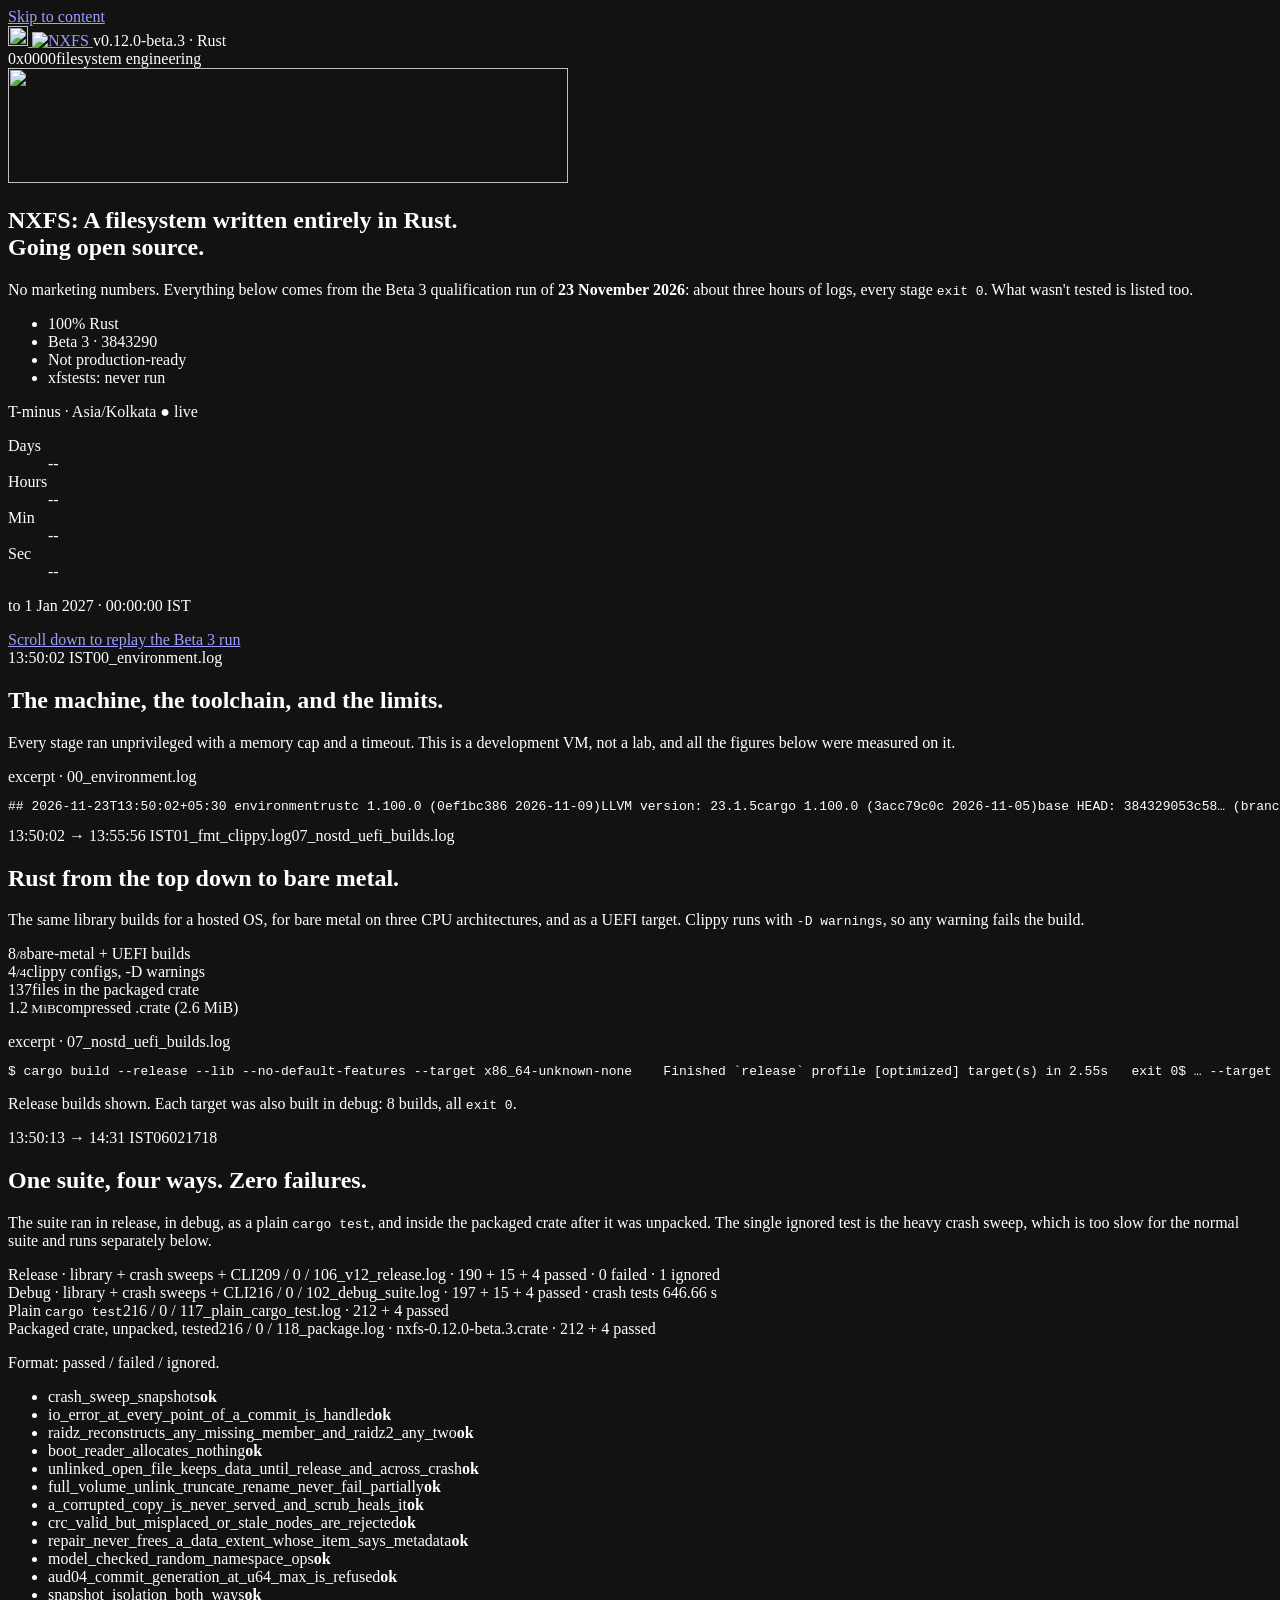
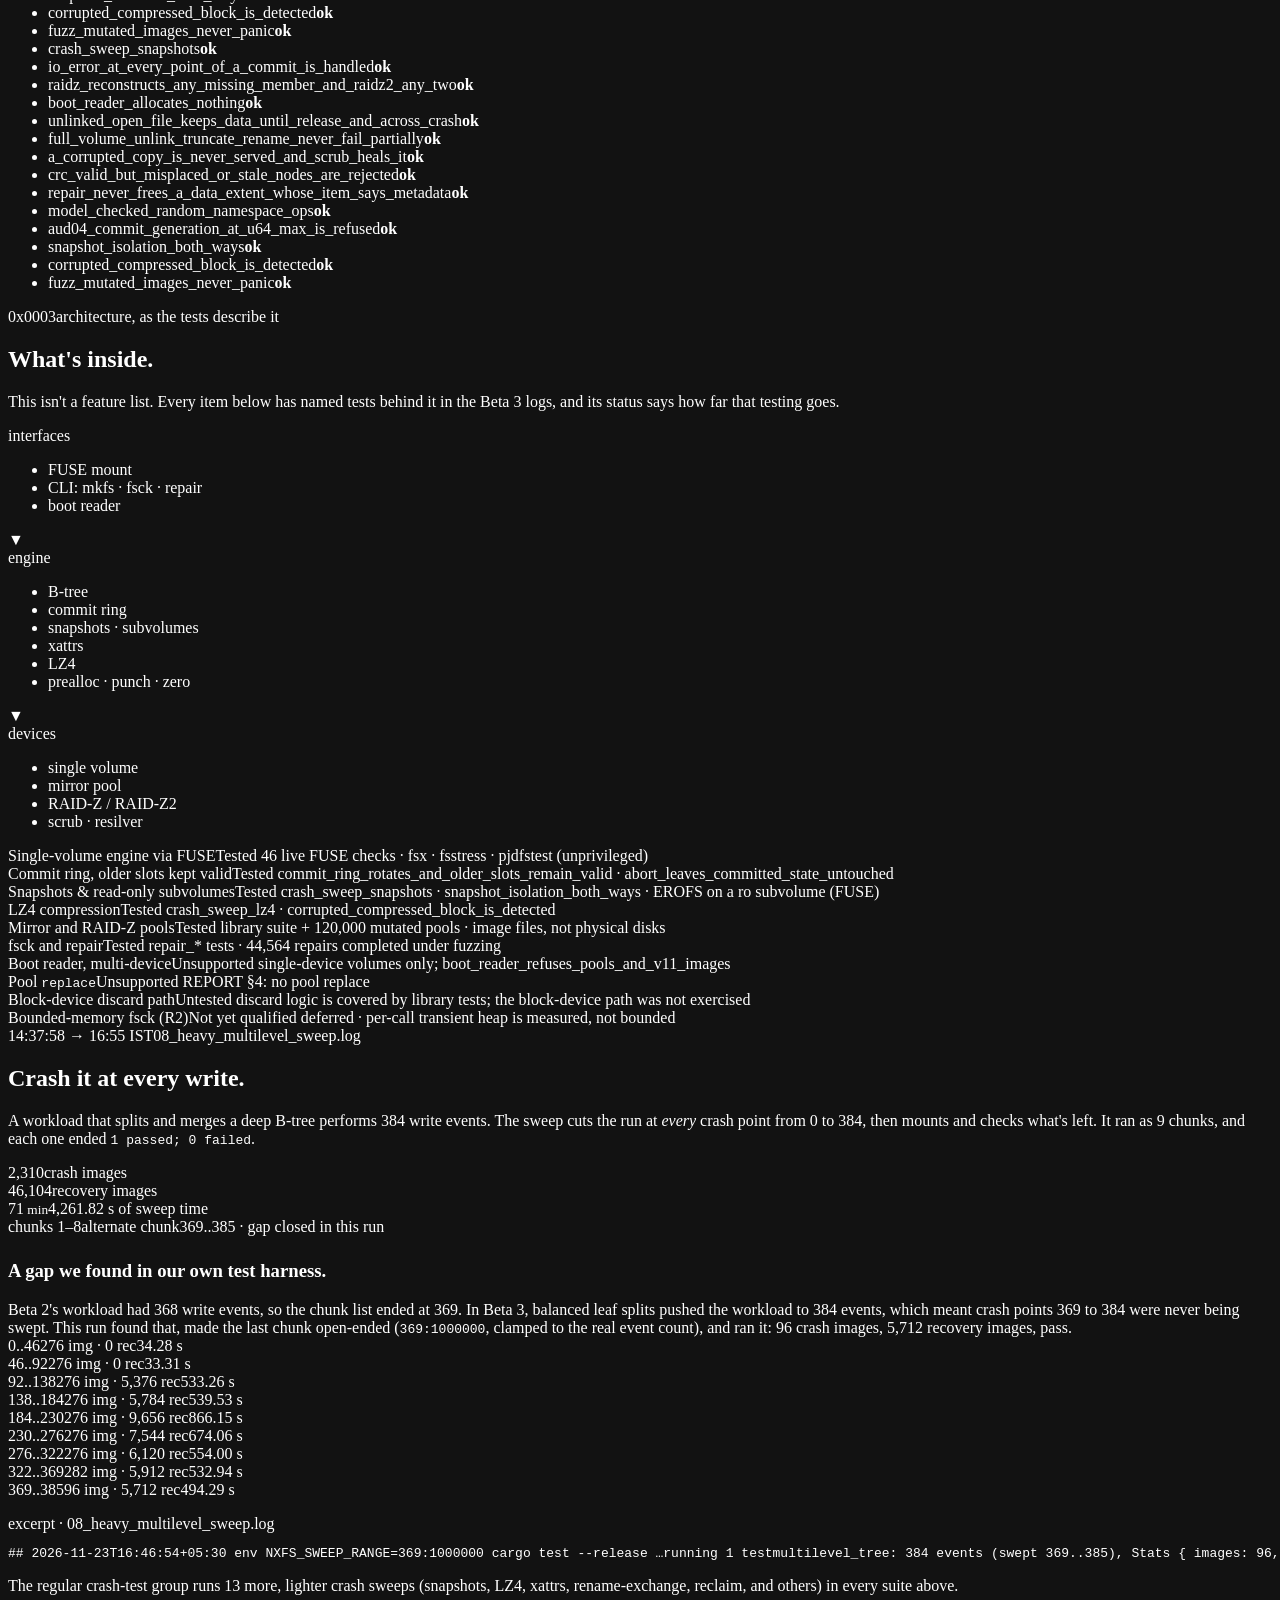
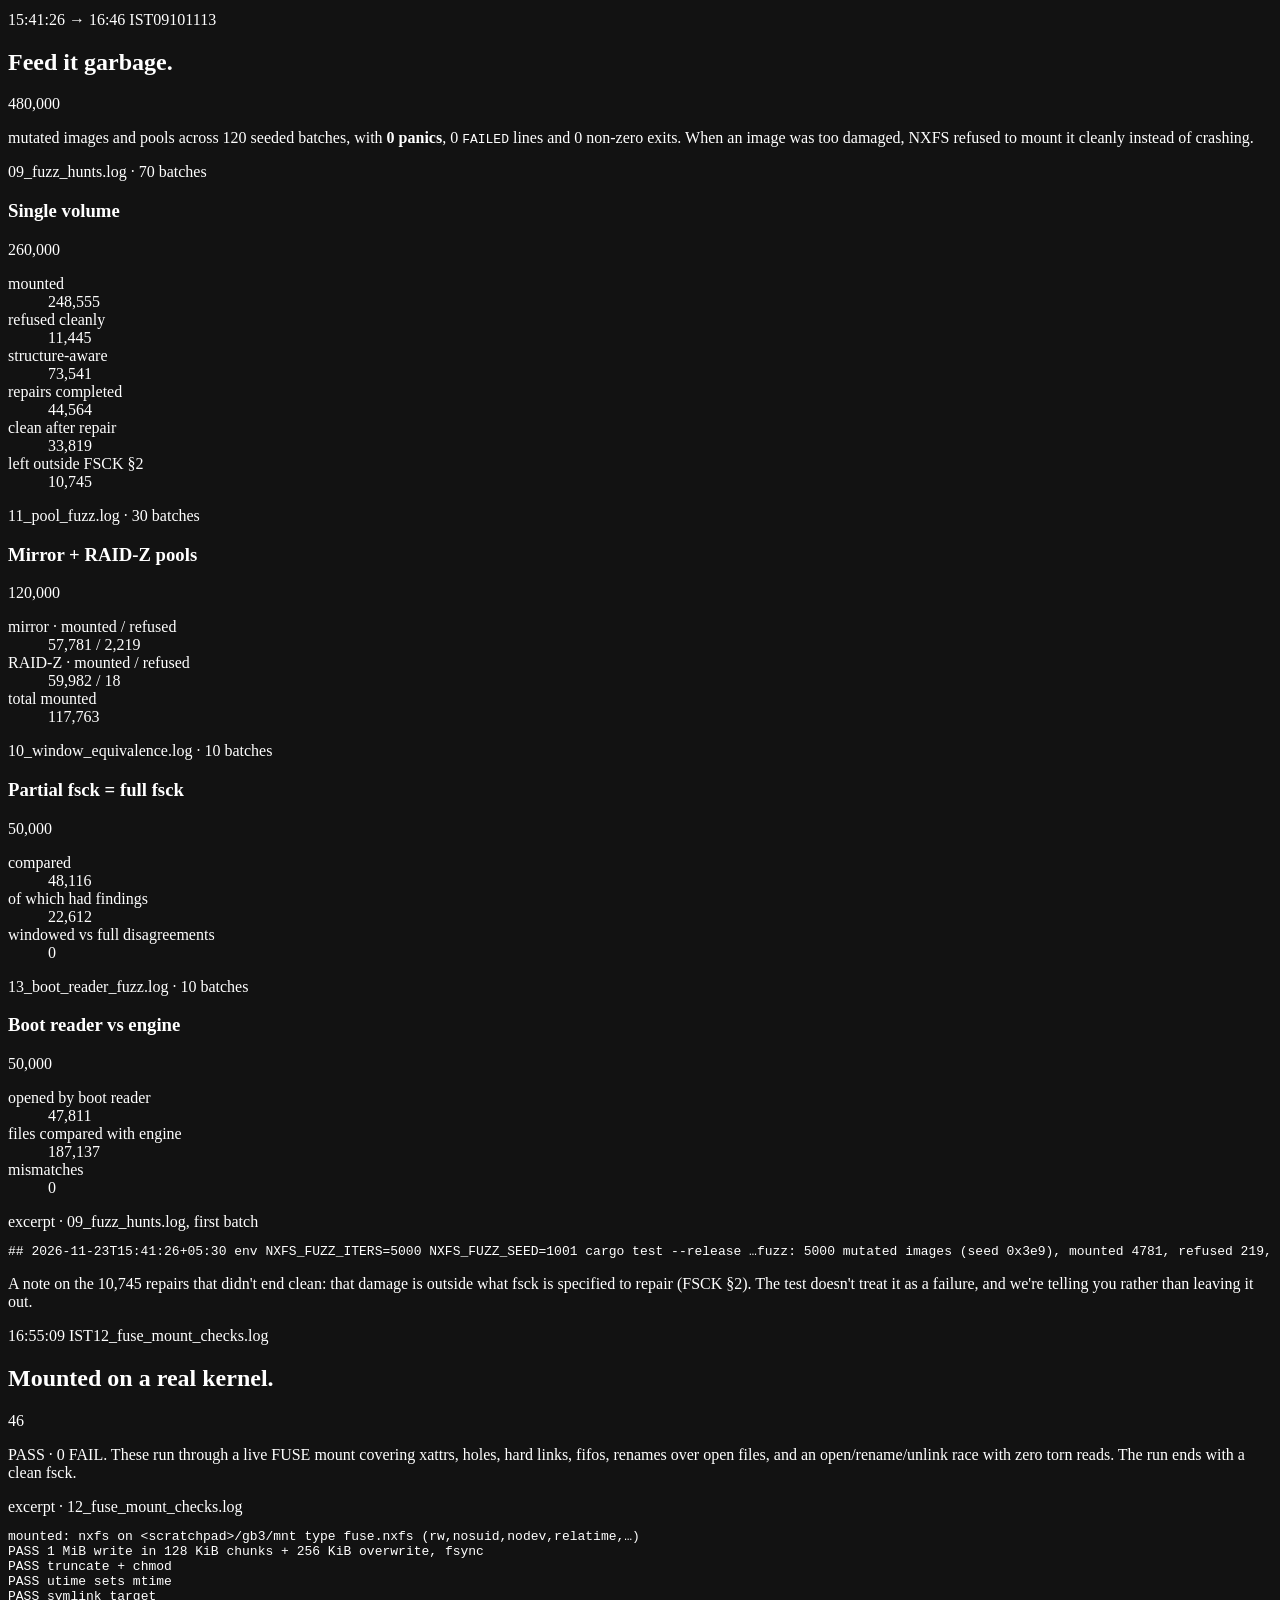
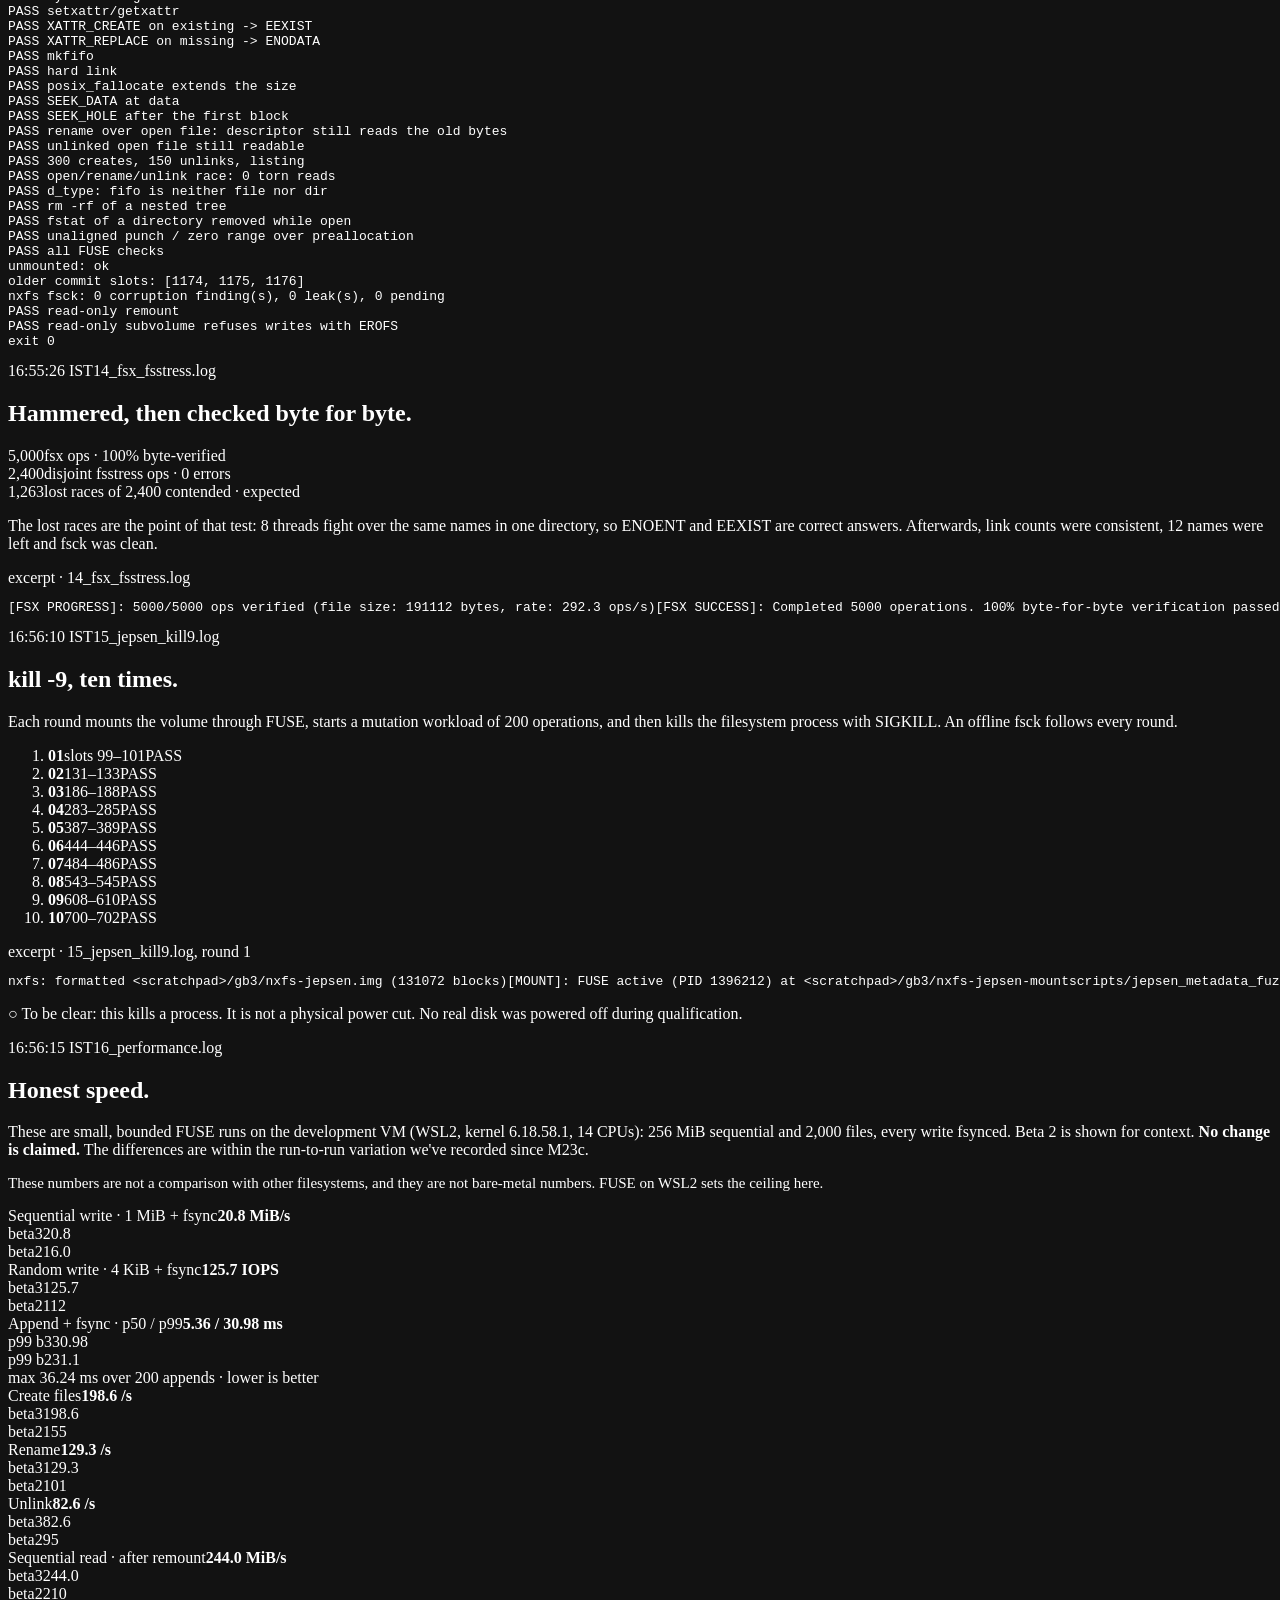
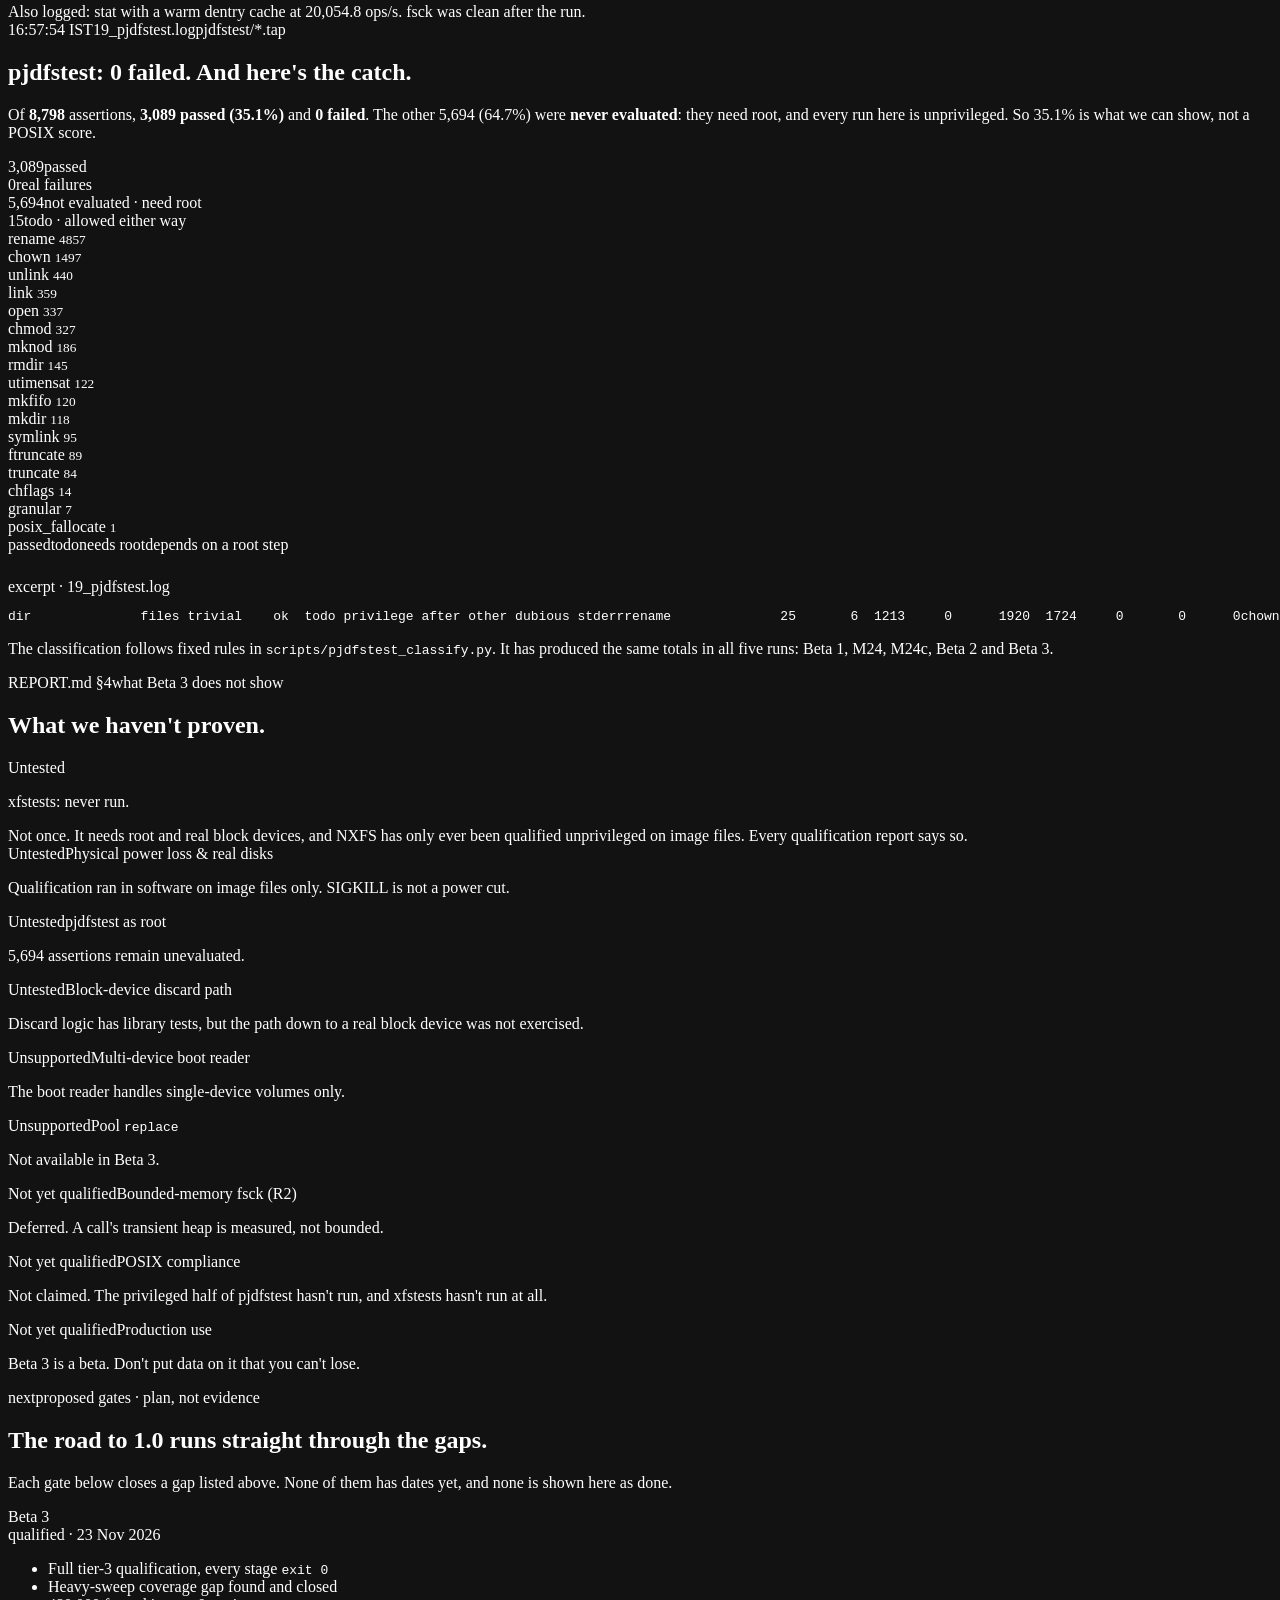
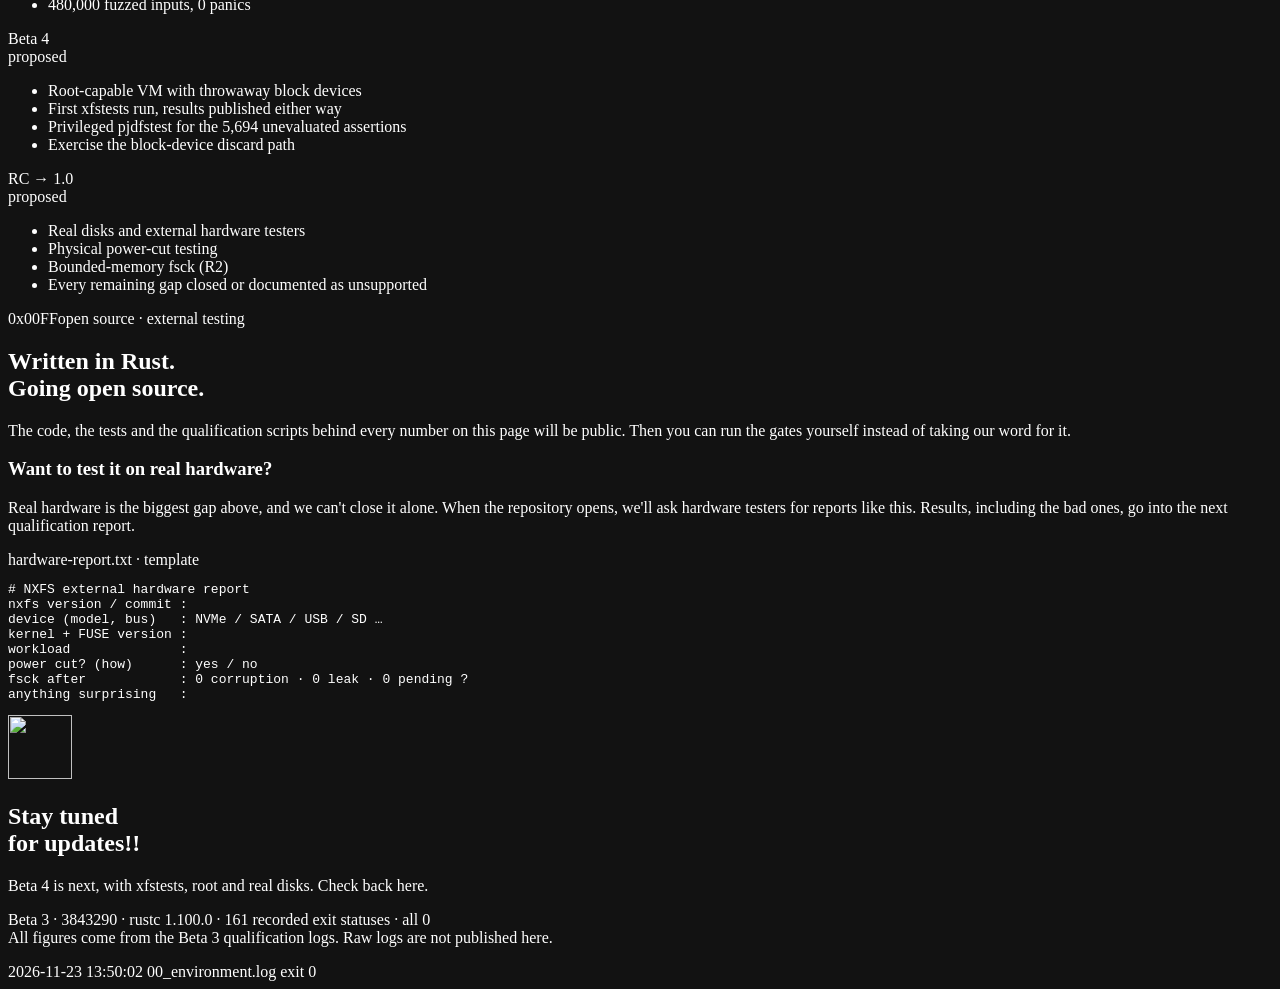
==== index.html @ deecfdc8 "Add files via upload" ====
<!DOCTYPE html>
<html lang="en">
<head>
  <meta charset="utf-8">
  <meta name="viewport" content="width=device-width, initial-scale=1, viewport-fit=cover">
  <title>NXFS: a filesystem written entirely in Rust · Beta 3</title>
  <meta name="description" content="NXFS is a filesystem written entirely in Rust, heading for open source. Beta 3 was qualified on 23 Nov 2026: 480,000 fuzzed images with 0 panics, a 9-chunk crash sweep, and 0 pjdfstest failures. What hasn't been tested is listed too.">
  <meta name="theme-color" content="#05070d">
  <meta name="color-scheme" content="dark">
  <link rel="canonical" href="https://nxfs.evovhil.com/">
  <meta property="og:type" content="website">
  <meta property="og:title" content="NXFS · a filesystem written entirely in Rust">
  <meta property="og:description" content="Beta 3 qualification, straight from the logs, including what hasn't been tested. Going open source. Stay tuned.">
  <meta property="og:url" content="https://nxfs.evovhil.com/">
  <meta name="twitter:card" content="summary">
  <link rel="icon" href="assets/img/favicon.svg" type="image/svg+xml">
  <link rel="stylesheet" href="assets/css/nxfs.css">
  <script defer src="assets/js/main.js"></script>
  <script defer src="assets/js/countdown.js"></script>
</head>
<body>
<a class="skip-link" href="#main">Skip to content</a>
<div class="blockmap" aria-hidden="true"></div>

<header class="topbar">
  <div class="wrap">
    <a class="brand" href="#top" aria-label="NXFS, back to top">
      <img class="mark" src="assets/img/nxfs-mark.svg" alt="" width="20" height="20">
      <img class="word" src="assets/img/nxfs-wordmark.svg" alt="NXFS" width="73" height="15">
    </a>
    <span class="tag">v0.12.0-beta.3 · <span class="rust">Rust</span></span>
  </div>
  <div class="progress" aria-hidden="true"></div>
</header>

<main id="main">

<!-- ═══════════════════════════ HERO ═══════════════════════════ -->
<section class="hero" id="top" aria-labelledby="hero-title"
         data-ts="2026-11-23 13:50:02" data-log="00_environment.log">
  <div class="wrap hero-grid">
    <div>
      <div class="stamp"><span class="ts">0x0000</span><span>filesystem engineering</span></div>
      <img class="word-xl" src="assets/img/nxfs-wordmark.svg" alt="" width="560" height="115">
      <h1 id="hero-title"><span class="sr-only">NXFS: </span>A filesystem written entirely in <span class="r">Rust</span>.<br>Going <span class="o">open source</span>.</h1>
      <p class="lead">
        No marketing numbers. Everything below comes from the Beta&nbsp;3 qualification
        run of <strong class="hi">23&nbsp;November&nbsp;2026</strong>: about three hours of
        logs, every stage <code>exit 0</code>. What wasn't tested is listed too.
      </p>
      <ul class="chips" aria-label="Status">
        <li><span class="chip chip--rust">100% Rust</span></li>
        <li><span class="chip chip--info">Beta 3 · <span class="mono">3843290</span></span></li>
        <li><span class="chip chip--pending">Not production-ready</span></li>
        <li><span class="chip chip--untested">xfstests: never run</span></li>
      </ul>
    </div>

    <div class="panel frame countdown-box" aria-labelledby="cd-title">
      <div class="bar">
        <span class="label" id="cd-title">T-minus · Asia/Kolkata</span>
        <span class="label accent">● live</span>
      </div>
      <dl class="countdown" data-countdown>
        <div><dt>Days</dt><dd data-unit="d">--</dd></div>
        <div><dt>Hours</dt><dd data-unit="h">--</dd></div>
        <div><dt>Min</dt><dd data-unit="m">--</dd></div>
        <div><dt>Sec</dt><dd data-unit="s">--</dd></div>
      </dl>
      <p class="countdown-note">
        to <time datetime="2027-01-01T00:00:00+05:30">1 Jan 2027 · 00:00:00 IST</time>
      </p>
      <p class="sr-only" aria-live="polite" data-countdown-summary></p>
      <noscript><p class="countdown-note">Countdown target: 1 January 2027, 00:00 IST.</p></noscript>
    </div>
  </div>
  <div class="wrap"><a class="scroll-cue" href="#s-env"><i aria-hidden="true"></i>Scroll down to replay the Beta 3 run</a></div>
</section>

<!-- ═══════════════════════════ 00 ENV ═══════════════════════════ -->
<section class="stage" id="s-env" aria-labelledby="env-title"
         data-ts="2026-11-23 13:50:02" data-log="00_environment.log">
  <div class="wrap split">
    <div class="stage-head reveal">
      <div class="stamp"><span class="ts">13:50:02 IST</span><span class="file">00_environment.log</span></div>
      <h2 id="env-title">The machine, the toolchain, and the limits.</h2>
      <p class="lead">
        Every stage ran unprivileged with a memory cap and a timeout.
        This is a development VM, not a lab, and all the figures below were measured on it.
      </p>
    </div>
    <div class="term reveal">
      <div class="term-bar"><span class="dots" aria-hidden="true"><i></i><i></i><i></i></span><span>excerpt · 00_environment.log</span></div>
<pre class="typed"><span><span class="c">## 2026-11-23T13:50:02+05:30 environment</span></span><span>rustc <span class="p">1.100.0</span> (0ef1bc386 2026-11-09)</span><span>LLVM version: 23.1.5</span><span>cargo 1.100.0 (3acc79c0c 2026-11-05)</span><span>base HEAD: <span class="p">384329053c58</span>… (branch nxfs/dev)</span><span>cpus: 14</span><span>Mem:  11962 MiB total</span><span>caps: CAP_KB=8000000 TMO=1800 JOBS=4 THREADS=4</span></pre>
    </div>
  </div>
</section>

<!-- ═══════════════════════════ 01 RUST ═══════════════════════════ -->
<section class="stage" id="s-rust" aria-labelledby="rust-title"
         data-ts="2026-11-23 13:55:40" data-log="07_nostd_uefi_builds.log">
  <div class="wrap">
    <div class="stage-head reveal">
      <div class="stamp"><span class="ts">13:50:02 → 13:55:56 IST</span><span class="file">01_fmt_clippy.log</span><span class="file">07_nostd_uefi_builds.log</span></div>
      <h2 id="rust-title">Rust from the top down to bare metal.</h2>
      <p class="lead">
        The same library builds for a hosted OS, for bare metal on three CPU architectures,
        and as a UEFI target. Clippy runs with <code>-D warnings</code>, so any warning
        fails the build.
      </p>
    </div>

    <div class="grid g4 reveal">
      <div class="stat good"><span class="n" data-count="8">8<small>/8</small></span><span class="k">bare-metal + UEFI builds</span></div>
      <div class="stat good"><span class="n" data-count="4">4<small>/4</small></span><span class="k">clippy configs, -D warnings</span></div>
      <div class="stat"><span class="n">137</span><span class="k">files in the packaged crate</span></div>
      <div class="stat"><span class="n">1.2<small> MiB</small></span><span class="k">compressed .crate (2.6 MiB)</span></div>
    </div>

    <div class="term reveal" style="margin-top:1rem">
      <div class="term-bar"><span class="dots" aria-hidden="true"><i></i><i></i><i></i></span><span>excerpt · 07_nostd_uefi_builds.log</span></div>
<pre class="typed"><span><span class="c">$ cargo build --release --lib --no-default-features --target</span> <span class="p">x86_64-unknown-none</span></span><span>    Finished `release` profile [optimized] target(s) in 2.55s   <span class="ok">exit 0</span></span><span><span class="c">$ … --target</span> <span class="p">aarch64-unknown-none</span></span><span>    Finished `release` profile [optimized] target(s) in 2.55s   <span class="ok">exit 0</span></span><span><span class="c">$ … --target</span> <span class="p">riscv64gc-unknown-none-elf</span></span><span>    Finished `release` profile [optimized] target(s) in 2.50s   <span class="ok">exit 0</span></span><span><span class="c">$ … --target</span> <span class="p">x86_64-unknown-uefi</span></span><span>    Finished `release` profile [optimized] target(s) in 2.23s   <span class="ok">exit 0</span></span></pre>
    </div>
    <p class="excerpt-note">Release builds shown. Each target was also built in debug: 8 builds, all <code>exit 0</code>.</p>
  </div>
</section>

<!-- ═══════════════════════════ 02 SUITES ═══════════════════════════ -->
<section class="stage" id="s-suites" aria-labelledby="suites-title"
         data-ts="2026-11-23 13:50:13" data-log="06_v12_release.log">
  <div class="wrap">
    <div class="stage-head reveal">
      <div class="stamp"><span class="ts">13:50:13 → 14:31 IST</span><span class="file">06</span><span class="file">02</span><span class="file">17</span><span class="file">18</span></div>
      <h2 id="suites-title">One suite, four ways. Zero failures.</h2>
      <p class="lead">
        The suite ran in release, in debug, as a plain <code>cargo test</code>, and inside the
        packaged crate after it was unpacked. The single ignored test is the heavy crash sweep,
        which is too slow for the normal suite and runs separately below.
      </p>
    </div>

    <div class="rows reveal">
      <div class="row"><span class="what">Release · library + crash sweeps + CLI</span><span class="res">209 / 0 / 1</span><span class="meta">06_v12_release.log · 190 + 15 + 4 passed · 0 failed · 1 ignored</span></div>
      <div class="row"><span class="what">Debug · library + crash sweeps + CLI</span><span class="res">216 / 0 / 1</span><span class="meta">02_debug_suite.log · 197 + 15 + 4 passed · crash tests 646.66 s</span></div>
      <div class="row"><span class="what">Plain <code>cargo test</code></span><span class="res">216 / 0 / 1</span><span class="meta">17_plain_cargo_test.log · 212 + 4 passed</span></div>
      <div class="row"><span class="what">Packaged crate, unpacked, tested</span><span class="res">216 / 0 / 1</span><span class="meta">18_package.log · nxfs-0.12.0-beta.3.crate · 212 + 4 passed</span></div>
    </div>
    <p class="excerpt-note">Format: passed / failed / ignored.</p>

    <div class="ticker" aria-label="Some of the test names from 06_v12_release.log">
      <ul>
        <li>crash_sweep_snapshots<b>ok</b></li>
        <li>io_error_at_every_point_of_a_commit_is_handled<b>ok</b></li>
        <li>raidz_reconstructs_any_missing_member_and_raidz2_any_two<b>ok</b></li>
        <li>boot_reader_allocates_nothing<b>ok</b></li>
        <li>unlinked_open_file_keeps_data_until_release_and_across_crash<b>ok</b></li>
        <li>full_volume_unlink_truncate_rename_never_fail_partially<b>ok</b></li>
        <li>a_corrupted_copy_is_never_served_and_scrub_heals_it<b>ok</b></li>
        <li>crc_valid_but_misplaced_or_stale_nodes_are_rejected<b>ok</b></li>
        <li>repair_never_frees_a_data_extent_whose_item_says_metadata<b>ok</b></li>
        <li>model_checked_random_namespace_ops<b>ok</b></li>
        <li>aud04_commit_generation_at_u64_max_is_refused<b>ok</b></li>
        <li>snapshot_isolation_both_ways<b>ok</b></li>
        <li>corrupted_compressed_block_is_detected<b>ok</b></li>
        <li>fuzz_mutated_images_never_panic<b>ok</b></li>
        <!-- duplicated for a seamless loop -->
        <li aria-hidden="true">crash_sweep_snapshots<b>ok</b></li>
        <li aria-hidden="true">io_error_at_every_point_of_a_commit_is_handled<b>ok</b></li>
        <li aria-hidden="true">raidz_reconstructs_any_missing_member_and_raidz2_any_two<b>ok</b></li>
        <li aria-hidden="true">boot_reader_allocates_nothing<b>ok</b></li>
        <li aria-hidden="true">unlinked_open_file_keeps_data_until_release_and_across_crash<b>ok</b></li>
        <li aria-hidden="true">full_volume_unlink_truncate_rename_never_fail_partially<b>ok</b></li>
        <li aria-hidden="true">a_corrupted_copy_is_never_served_and_scrub_heals_it<b>ok</b></li>
        <li aria-hidden="true">crc_valid_but_misplaced_or_stale_nodes_are_rejected<b>ok</b></li>
        <li aria-hidden="true">repair_never_frees_a_data_extent_whose_item_says_metadata<b>ok</b></li>
        <li aria-hidden="true">model_checked_random_namespace_ops<b>ok</b></li>
        <li aria-hidden="true">aud04_commit_generation_at_u64_max_is_refused<b>ok</b></li>
        <li aria-hidden="true">snapshot_isolation_both_ways<b>ok</b></li>
        <li aria-hidden="true">corrupted_compressed_block_is_detected<b>ok</b></li>
        <li aria-hidden="true">fuzz_mutated_images_never_panic<b>ok</b></li>
      </ul>
    </div>
  </div>
</section>

<!-- ═══════════════════════════ 03 WHAT IT IS ═══════════════════════════ -->
<section class="stage" id="s-arch" aria-labelledby="arch-title"
         data-ts="2026-11-23 13:50:13" data-log="06_v12_release.log">
  <div class="wrap split">
    <div class="stage-head reveal">
      <div class="stamp"><span class="ts">0x0003</span><span>architecture, as the tests describe it</span></div>
      <h2 id="arch-title">What's inside.</h2>
      <p class="lead">
        This isn't a feature list. Every item below has named tests behind it in the Beta&nbsp;3
        logs, and its status says how far that testing goes.
      </p>
      <div class="arch reveal" aria-label="Layer diagram">
        <div class="layer l-if"><span class="label">interfaces</span>
          <ul><li>FUSE mount</li><li>CLI: mkfs · fsck · repair</li><li>boot reader</li></ul></div>
        <div class="arrow" aria-hidden="true">▼</div>
        <div class="layer"><span class="label">engine</span>
          <ul><li>B-tree</li><li>commit ring</li><li>snapshots · subvolumes</li><li>xattrs</li><li>LZ4</li><li>prealloc · punch · zero</li></ul></div>
        <div class="arrow" aria-hidden="true">▼</div>
        <div class="layer l-dev"><span class="label">devices</span>
          <ul><li>single volume</li><li>mirror pool</li><li>RAID-Z / RAID-Z2</li><li>scrub · resilver</li></ul></div>
      </div>
    </div>

    <div class="caps reveal">
      <div class="cap"><span class="t">Single-volume engine via FUSE</span><span class="chip chip--pass">Tested</span>
        <span class="e">46 live FUSE checks · fsx · fsstress · pjdfstest (unprivileged)</span></div>
      <div class="cap"><span class="t">Commit ring, older slots kept valid</span><span class="chip chip--pass">Tested</span>
        <span class="e">commit_ring_rotates_and_older_slots_remain_valid · abort_leaves_committed_state_untouched</span></div>
      <div class="cap"><span class="t">Snapshots &amp; read-only subvolumes</span><span class="chip chip--pass">Tested</span>
        <span class="e">crash_sweep_snapshots · snapshot_isolation_both_ways · EROFS on a ro subvolume (FUSE)</span></div>
      <div class="cap"><span class="t">LZ4 compression</span><span class="chip chip--pass">Tested</span>
        <span class="e">crash_sweep_lz4 · corrupted_compressed_block_is_detected</span></div>
      <div class="cap"><span class="t">Mirror and RAID-Z pools</span><span class="chip chip--pass">Tested</span>
        <span class="e">library suite + 120,000 mutated pools · image files, not physical disks</span></div>
      <div class="cap"><span class="t">fsck and repair</span><span class="chip chip--pass">Tested</span>
        <span class="e">repair_* tests · 44,564 repairs completed under fuzzing</span></div>
      <div class="cap"><span class="t">Boot reader, multi-device</span><span class="chip chip--unsupported">Unsupported</span>
        <span class="e">single-device volumes only; boot_reader_refuses_pools_and_v11_images</span></div>
      <div class="cap"><span class="t">Pool <code>replace</code></span><span class="chip chip--unsupported">Unsupported</span>
        <span class="e">REPORT §4: no pool replace</span></div>
      <div class="cap"><span class="t">Block-device discard path</span><span class="chip chip--untested">Untested</span>
        <span class="e">discard logic is covered by library tests; the block-device path was not exercised</span></div>
      <div class="cap"><span class="t">Bounded-memory fsck (R2)</span><span class="chip chip--pending">Not yet qualified</span>
        <span class="e">deferred · per-call transient heap is measured, not bounded</span></div>
    </div>
  </div>
</section>

<!-- ═══════════════════════════ 04 HEAVY SWEEP ═══════════════════════════ -->
<section class="stage" id="s-sweep" aria-labelledby="sweep-title"
         data-ts="2026-11-23 14:37:58" data-log="08_heavy_multilevel_sweep.log">
  <div class="wrap">
    <div class="stage-head reveal">
      <div class="stamp"><span class="ts">14:37:58 → 16:55 IST</span><span class="file">08_heavy_multilevel_sweep.log</span></div>
      <h2 id="sweep-title">Crash it at every write.</h2>
      <p class="lead">
        A workload that splits and merges a deep B-tree performs 384 write events. The sweep
        cuts the run at <em>every</em> crash point from 0 to 384, then mounts and checks what's
        left. It ran as 9 chunks, and each one ended <code>1 passed; 0 failed</code>.
      </p>
    </div>

    <div class="grid g3 reveal">
      <div class="stat"><span class="n" data-count="2310">2,310</span><span class="k">crash images</span></div>
      <div class="stat"><span class="n" data-count="46104">46,104</span><span class="k">recovery images</span></div>
      <div class="stat"><span class="n">71<small> min</small></span><span class="k">4,261.82 s of sweep time</span></div>
    </div>

    <div class="cmap reveal" data-chunks="0:46,46:92,92:138,138:184,184:230,230:276,276:322,322:369,369:385"
         role="img" aria-label="385 crash points, 0 to 384, swept in 9 chunks. Points 369 to 384 were the gap found and closed during this run."></div>
    <div class="legend-line"><span>chunks 1–8</span><span class="l2">alternate chunk</span><span class="l3">369..385 · gap closed in this run</span></div>

    <div class="notice-gap panel reveal" style="margin-top:1.5rem;border-left:3px solid var(--st-untested)">
      <h3>A gap we found in our own test harness.</h3>
      <p style="margin:0">
        Beta&nbsp;2's workload had 368 write events, so the chunk list ended at 369. In Beta&nbsp;3,
        balanced leaf splits pushed the workload to 384 events, which meant crash points 369 to 384
        were never being swept. This run found that, made the last chunk open-ended
        (<code>369:1000000</code>, clamped to the real event count), and ran it: 96 crash images,
        5,712 recovery images, pass.
      </p>
    </div>

    <div class="chunks reveal" aria-label="Per-chunk results">
      <div><span class="rg">0..46</span><span class="rc">276 img · 0 rec</span><span class="tm">34.28 s</span></div>
      <div><span class="rg">46..92</span><span class="rc">276 img · 0 rec</span><span class="tm">33.31 s</span></div>
      <div><span class="rg">92..138</span><span class="rc">276 img · 5,376 rec</span><span class="tm">533.26 s</span></div>
      <div><span class="rg">138..184</span><span class="rc">276 img · 5,784 rec</span><span class="tm">539.53 s</span></div>
      <div><span class="rg">184..230</span><span class="rc">276 img · 9,656 rec</span><span class="tm">866.15 s</span></div>
      <div><span class="rg">230..276</span><span class="rc">276 img · 7,544 rec</span><span class="tm">674.06 s</span></div>
      <div><span class="rg">276..322</span><span class="rc">276 img · 6,120 rec</span><span class="tm">554.00 s</span></div>
      <div><span class="rg">322..369</span><span class="rc">282 img · 5,912 rec</span><span class="tm">532.94 s</span></div>
      <div class="gap"><span class="rg">369..385</span><span class="rc">96 img · 5,712 rec</span><span class="tm">494.29 s</span></div>
    </div>

    <div class="term reveal" style="margin-top:1rem">
      <div class="term-bar"><span class="dots" aria-hidden="true"><i></i><i></i><i></i></span><span>excerpt · 08_heavy_multilevel_sweep.log</span></div>
<pre class="typed"><span><span class="c">## 2026-11-23T16:46:54+05:30 env NXFS_SWEEP_RANGE=369:1000000 cargo test --release …</span></span><span>running 1 test</span><span>multilevel_tree: 384 events (swept <span class="w">369..385</span>), Stats { images: 96, recovery_images: 5712, newer_state: 5802, recovery_writes: 1428 }</span><span>test v12::crash_tests::crash_sweep_multilevel_tree_split_and_merge ... <span class="ok">ok</span></span><span>test result: <span class="ok">ok</span>. 1 passed; 0 failed; 0 ignored; 0 measured; 212 filtered out; finished in 494.29s</span></pre>
    </div>
    <p class="excerpt-note">The regular crash-test group runs 13 more, lighter crash sweeps (snapshots, LZ4, xattrs, rename-exchange, reclaim, and others) in every suite above.</p>
  </div>
</section>

<!-- ═══════════════════════════ 05 FUZZ ═══════════════════════════ -->
<section class="stage" id="s-fuzz" aria-labelledby="fuzz-title"
         data-ts="2026-11-23 15:41:26" data-log="09_fuzz_hunts.log">
  <div class="wrap">
    <div class="stage-head reveal">
      <div class="stamp"><span class="ts">15:41:26 → 16:46 IST</span><span class="file">09</span><span class="file">10</span><span class="file">11</span><span class="file">13</span></div>
      <h2 id="fuzz-title">Feed it garbage.</h2>
      <p class="mega good" data-count="480000">480,000</p>
      <p class="lead">
        mutated images and pools across 120 seeded batches, with <strong class="hi">0 panics</strong>,
        0 <code>FAILED</code> lines and 0 non-zero exits. When an image was too damaged, NXFS
        refused to mount it cleanly instead of crashing.
      </p>
    </div>

    <div class="grid g2 reveal">
      <article class="fcard">
        <span class="label">09_fuzz_hunts.log · 70 batches</span>
        <h3>Single volume</h3>
        <div class="big">260,000</div>
        <div class="ratio" aria-hidden="true"><i class="a" style="width:95.6%"></i><i class="b" style="width:4.4%"></i></div>
        <dl><dt>mounted</dt><dd>248,555</dd><dt>refused cleanly</dt><dd>11,445</dd><dt>structure-aware</dt><dd>73,541</dd><dt>repairs completed</dt><dd>44,564</dd><dt>clean after repair</dt><dd>33,819</dd><dt>left outside FSCK §2</dt><dd>10,745</dd></dl>
      </article>
      <article class="fcard">
        <span class="label">11_pool_fuzz.log · 30 batches</span>
        <h3>Mirror + RAID-Z pools</h3>
        <div class="big">120,000</div>
        <div class="ratio" aria-hidden="true"><i class="a" style="width:98.1%"></i><i class="b" style="width:1.9%"></i></div>
        <dl><dt>mirror · mounted / refused</dt><dd>57,781 / 2,219</dd><dt>RAID-Z · mounted / refused</dt><dd>59,982 / 18</dd><dt>total mounted</dt><dd>117,763</dd></dl>
      </article>
      <article class="fcard">
        <span class="label">10_window_equivalence.log · 10 batches</span>
        <h3>Partial fsck = full fsck</h3>
        <div class="big">50,000</div>
        <div class="ratio" aria-hidden="true"><i class="a" style="width:96.2%"></i></div>
        <dl><dt>compared</dt><dd>48,116</dd><dt>of which had findings</dt><dd>22,612</dd><dt>windowed vs full disagreements</dt><dd>0</dd></dl>
      </article>
      <article class="fcard">
        <span class="label">13_boot_reader_fuzz.log · 10 batches</span>
        <h3>Boot reader vs engine</h3>
        <div class="big">50,000</div>
        <div class="ratio" aria-hidden="true"><i class="a" style="width:95.6%"></i></div>
        <dl><dt>opened by boot reader</dt><dd>47,811</dd><dt>files compared with engine</dt><dd>187,137</dd><dt>mismatches</dt><dd>0</dd></dl>
      </article>
    </div>

    <div class="term reveal" style="margin-top:1rem">
      <div class="term-bar"><span class="dots" aria-hidden="true"><i></i><i></i><i></i></span><span>excerpt · 09_fuzz_hunts.log, first batch</span></div>
<pre class="typed"><span><span class="c">## 2026-11-23T15:41:26+05:30 env NXFS_FUZZ_ITERS=5000 NXFS_FUZZ_SEED=1001 cargo test --release …</span></span><span>fuzz: 5000 mutated images (seed 0x3e9), mounted 4781, refused 219, structure-aware 1361, repairs completed 820 (clean after 633, findings outside FSCK §2 left 187)</span><span>test v12::crash_tests::fuzz_mutated_images_never_panic ... <span class="ok">ok</span></span><span>test result: <span class="ok">ok</span>. 1 passed; 0 failed; 0 ignored; 0 measured; 212 filtered out; finished in 13.98s</span></pre>
    </div>
    <p class="excerpt-note">
      A note on the 10,745 repairs that didn't end clean: that damage is outside what fsck is
      specified to repair (FSCK §2). The test doesn't treat it as a failure, and we're telling you
      rather than leaving it out.
    </p>
  </div>
</section>

<!-- ═══════════════════════════ 06 FUSE ═══════════════════════════ -->
<section class="stage" id="s-fuse" aria-labelledby="fuse-title"
         data-ts="2026-11-23 16:55:09" data-log="12_fuse_mount_checks.log">
  <div class="wrap split">
    <div class="stage-head reveal">
      <div class="stamp"><span class="ts">16:55:09 IST</span><span class="file">12_fuse_mount_checks.log</span></div>
      <h2 id="fuse-title">Mounted on a real kernel.</h2>
      <p class="mega good" data-count="46">46</p>
      <p class="lead">PASS · 0 FAIL. These run through a live FUSE mount covering xattrs, holes, hard links, fifos, renames over open files, and an open/rename/unlink race with zero torn reads. The run ends with a clean fsck.</p>
    </div>
    <div class="term scrolly reveal">
      <div class="term-bar"><span class="dots" aria-hidden="true"><i></i><i></i><i></i></span><span>excerpt · 12_fuse_mount_checks.log</span></div>
<pre><span class="c">mounted: nxfs on &lt;scratchpad&gt;/gb3/mnt type fuse.nxfs (rw,nosuid,nodev,relatime,…)</span>
<span class="ok">PASS</span> 1 MiB write in 128 KiB chunks + 256 KiB overwrite, fsync
<span class="ok">PASS</span> truncate + chmod
<span class="ok">PASS</span> utime sets mtime
<span class="ok">PASS</span> symlink target
<span class="ok">PASS</span> setxattr/getxattr
<span class="ok">PASS</span> XATTR_CREATE on existing -&gt; EEXIST
<span class="ok">PASS</span> XATTR_REPLACE on missing -&gt; ENODATA
<span class="ok">PASS</span> mkfifo
<span class="ok">PASS</span> hard link
<span class="ok">PASS</span> posix_fallocate extends the size
<span class="ok">PASS</span> SEEK_DATA at data
<span class="ok">PASS</span> SEEK_HOLE after the first block
<span class="ok">PASS</span> rename over open file: descriptor still reads the old bytes
<span class="ok">PASS</span> unlinked open file still readable
<span class="ok">PASS</span> 300 creates, 150 unlinks, listing
<span class="ok">PASS</span> open/rename/unlink race: 0 torn reads
<span class="ok">PASS</span> d_type: fifo is neither file nor dir
<span class="ok">PASS</span> rm -rf of a nested tree
<span class="ok">PASS</span> fstat of a directory removed while open
<span class="ok">PASS</span> unaligned punch / zero range over preallocation
<span class="ok">PASS</span> all FUSE checks
unmounted: ok
older commit slots: [1174, 1175, 1176]
nxfs fsck: <span class="ok">0 corruption finding(s), 0 leak(s), 0 pending</span>
<span class="ok">PASS</span> read-only remount
<span class="ok">PASS</span> read-only subvolume refuses writes with EROFS
<span class="ok">exit 0</span></pre>
    </div>
  </div>
</section>

<!-- ═══════════════════════════ 07 STRESS ═══════════════════════════ -->
<section class="stage" id="s-stress" aria-labelledby="stress-title"
         data-ts="2026-11-23 16:55:26" data-log="14_fsx_fsstress.log">
  <div class="wrap">
    <div class="stage-head reveal">
      <div class="stamp"><span class="ts">16:55:26 IST</span><span class="file">14_fsx_fsstress.log</span></div>
      <h2 id="stress-title">Hammered, then checked byte for byte.</h2>
    </div>
    <div class="grid g3 reveal">
      <div class="stat good"><span class="n" data-count="5000">5,000</span><span class="k">fsx ops · 100% byte-verified</span></div>
      <div class="stat good"><span class="n" data-count="2400">2,400</span><span class="k">disjoint fsstress ops · 0 errors</span></div>
      <div class="stat"><span class="n" data-count="1263">1,263</span><span class="k">lost races of 2,400 contended · expected</span></div>
    </div>
    <p class="excerpt-note" style="margin-top:1rem">
      The lost races are the point of that test: 8 threads fight over the same names in one directory, so
      ENOENT and EEXIST are correct answers. Afterwards, link counts were consistent, 12 names were left and fsck was clean.
    </p>
    <div class="term reveal" style="margin-top:1rem">
      <div class="term-bar"><span class="dots" aria-hidden="true"><i></i><i></i><i></i></span><span>excerpt · 14_fsx_fsstress.log</span></div>
<pre class="typed"><span>[FSX PROGRESS]: 5000/5000 ops verified (file size: 191112 bytes, rate: 292.3 ops/s)</span><span><span class="ok">[FSX SUCCESS]</span>: Completed 5000 operations. 100% byte-for-byte verification passed!</span><span>[FSSTRESS]: All 2400 disjoint-directory operations completed with 0 errors.</span><span>[FSSTRESS]: shared directory: 2400 contended operations, 1263 lost races (ENOENT/EEXIST), 12 names left, link counts consistent.</span><span>older commit slots: [7703, 7704, 7705]</span><span>nxfs fsck: <span class="ok">0 corruption finding(s), 0 leak(s), 0 pending</span></span></pre>
    </div>
  </div>
</section>

<!-- ═══════════════════════════ 08 KILL -9 ═══════════════════════════ -->
<section class="stage" id="s-kill" aria-labelledby="kill-title"
         data-ts="2026-11-23 16:56:10" data-log="15_jepsen_kill9.log">
  <div class="wrap">
    <div class="stage-head reveal">
      <div class="stamp"><span class="ts">16:56:10 IST</span><span class="file">15_jepsen_kill9.log</span></div>
      <h2 id="kill-title"><span class="mono" style="color:var(--st-unsupported)">kill -9</span>, ten times.</h2>
      <p class="lead">
        Each round mounts the volume through FUSE, starts a mutation workload of 200 operations,
        and then kills the filesystem process with SIGKILL. An offline fsck follows every round.
      </p>
    </div>

    <ol class="rounds" aria-label="10 rounds, all passed">
      <li><b>01</b>slots 99–101<span class="s">PASS</span></li>
      <li><b>02</b>131–133<span class="s">PASS</span></li>
      <li><b>03</b>186–188<span class="s">PASS</span></li>
      <li><b>04</b>283–285<span class="s">PASS</span></li>
      <li><b>05</b>387–389<span class="s">PASS</span></li>
      <li><b>06</b>444–446<span class="s">PASS</span></li>
      <li><b>07</b>484–486<span class="s">PASS</span></li>
      <li><b>08</b>543–545<span class="s">PASS</span></li>
      <li><b>09</b>608–610<span class="s">PASS</span></li>
      <li><b>10</b>700–702<span class="s">PASS</span></li>
    </ol>

    <div class="term reveal">
      <div class="term-bar"><span class="dots" aria-hidden="true"><i></i><i></i><i></i></span><span>excerpt · 15_jepsen_kill9.log, round 1</span></div>
<pre class="typed"><span>nxfs: formatted &lt;scratchpad&gt;/gb3/nxfs-jepsen.img (131072 blocks)</span><span>[MOUNT]: FUSE active (PID 1396212) at &lt;scratchpad&gt;/gb3/nxfs-jepsen-mount</span><span><span class="k">scripts/jepsen_metadata_fuzz.sh: line 38: 1396212 Killed</span>   "$BIN" mount "$IMG" "$MNT"</span><span>older commit slots: [99, 100, 101]</span><span>nxfs fsck: <span class="ok">0 corruption finding(s), 0 leak(s), 0 pending</span></span><span><span class="ok">[PASS]</span>: Round 1 passed: Clean consistent rollback with zero corruptions.</span></pre>
    </div>
    <p class="excerpt-note" style="color:var(--st-untested)">
      ○ To be clear: this kills a process. It is not a physical power cut. No real disk was
      powered off during qualification.
    </p>
  </div>
</section>

<!-- ═══════════════════════════ 09 PERF ═══════════════════════════ -->
<section class="stage" id="s-perf" aria-labelledby="perf-title"
         data-ts="2026-11-23 16:56:15" data-log="16_performance.log">
  <div class="wrap split">
    <div class="stage-head reveal">
      <div class="stamp"><span class="ts">16:56:15 IST</span><span class="file">16_performance.log</span></div>
      <h2 id="perf-title">Honest speed.</h2>
      <p class="lead">
        These are small, bounded FUSE runs on the development VM (WSL2, kernel
        6.18.58.1, 14 CPUs): 256&nbsp;MiB sequential and 2,000 files, every write fsynced.
        Beta&nbsp;2 is shown for context. <strong class="hi">No change is claimed.</strong> The
        differences are within the run-to-run variation we've recorded since M23c.
      </p>
      <p class="mute" style="font-size:.9375rem">
        These numbers are not a comparison with other filesystems, and they are not
        bare-metal numbers. FUSE on WSL2 sets the ceiling here.
      </p>
    </div>

    <div class="perf reveal">
      <div><div class="m"><span>Sequential write · 1 MiB + fsync</span><b>20.8 MiB/s</b></div>
        <div class="b"><span>beta3</span><span class="t"><i style="width:100%"></i></span><span class="v">20.8</span></div>
        <div class="b prev"><span>beta2</span><span class="t"><i style="width:76.9%"></i></span><span class="v">16.0</span></div></div>
      <div><div class="m"><span>Random write · 4 KiB + fsync</span><b>125.7 IOPS</b></div>
        <div class="b"><span>beta3</span><span class="t"><i style="width:100%"></i></span><span class="v">125.7</span></div>
        <div class="b prev"><span>beta2</span><span class="t"><i style="width:89.1%"></i></span><span class="v">112</span></div></div>
      <div><div class="m"><span>Append + fsync · p50 / p99</span><b>5.36 / 30.98 ms</b></div>
        <div class="b"><span>p99 b3</span><span class="t"><i style="width:99.6%"></i></span><span class="v">30.98</span></div>
        <div class="b prev"><span>p99 b2</span><span class="t"><i style="width:100%"></i></span><span class="v">31.1</span></div>
        <span class="note">max 36.24 ms over 200 appends · lower is better</span></div>
      <div><div class="m"><span>Create files</span><b>198.6 /s</b></div>
        <div class="b"><span>beta3</span><span class="t"><i style="width:100%"></i></span><span class="v">198.6</span></div>
        <div class="b prev"><span>beta2</span><span class="t"><i style="width:78%"></i></span><span class="v">155</span></div></div>
      <div><div class="m"><span>Rename</span><b>129.3 /s</b></div>
        <div class="b"><span>beta3</span><span class="t"><i style="width:100%"></i></span><span class="v">129.3</span></div>
        <div class="b prev"><span>beta2</span><span class="t"><i style="width:78.1%"></i></span><span class="v">101</span></div></div>
      <div><div class="m"><span>Unlink</span><b>82.6 /s</b></div>
        <div class="b"><span>beta3</span><span class="t"><i style="width:86.9%"></i></span><span class="v">82.6</span></div>
        <div class="b prev"><span>beta2</span><span class="t"><i style="width:100%"></i></span><span class="v">95</span></div></div>
      <div><div class="m"><span>Sequential read · after remount</span><b>244.0 MiB/s</b></div>
        <div class="b"><span>beta3</span><span class="t"><i style="width:100%"></i></span><span class="v">244.0</span></div>
        <div class="b prev"><span>beta2</span><span class="t"><i style="width:86.1%"></i></span><span class="v">210</span></div></div>
      <div><span class="note">Also logged: stat with a warm dentry cache at 20,054.8 ops/s. fsck was clean after the run.</span></div>
    </div>
  </div>
</section>

<!-- ═══════════════════════════ 10 PJDFSTEST ═══════════════════════════ -->
<section class="stage" id="s-pjd" aria-labelledby="pjd-title"
         data-ts="2026-11-23 16:57:54" data-log="19_pjdfstest.log">
  <div class="wrap">
    <div class="stage-head reveal">
      <div class="stamp"><span class="ts">16:57:54 IST</span><span class="file">19_pjdfstest.log</span><span class="file">pjdfstest/*.tap</span></div>
      <h2 id="pjd-title">pjdfstest: 0 failed. And here's the catch.</h2>
      <p class="lead">
        Of <strong class="hi">8,798</strong> assertions, <strong class="hi">3,089 passed (35.1%)</strong>
        and <strong class="hi">0 failed</strong>. The other 5,694 (64.7%) were
        <strong class="hi">never evaluated</strong>: they need root, and every run here is unprivileged.
        So 35.1% is what we can show, not a POSIX score.
      </p>
    </div>

    <div class="grid g4 reveal">
      <div class="stat good"><span class="n" data-count="3089">3,089</span><span class="k">passed</span></div>
      <div class="stat good"><span class="n">0</span><span class="k">real failures</span></div>
      <div class="stat"><span class="n" data-count="5694">5,694</span><span class="k">not evaluated · need root</span></div>
      <div class="stat"><span class="n">15</span><span class="k">todo · allowed either way</span></div>
    </div>

    <div class="pj reveal" role="img" aria-label="Per-directory pjdfstest breakdown. Every directory has 0 failures.">
      <div class="pj-row"><span class="nm">rename <small>4857</small></span><span class="pj-bar"><i class="ok" style="flex-grow:1213"></i><i class="pv" style="flex-grow:1920"></i><i class="af" style="flex-grow:1724"></i></span></div>
      <div class="pj-row"><span class="nm">chown <small>1497</small></span><span class="pj-bar"><i class="ok" style="flex-grow:440"></i><i class="td" style="flex-grow:14"></i><i class="pv" style="flex-grow:475"></i><i class="af" style="flex-grow:568"></i></span></div>
      <div class="pj-row"><span class="nm">unlink <small>440</small></span><span class="pj-bar"><i class="ok" style="flex-grow:157"></i><i class="td" style="flex-grow:1"></i><i class="pv" style="flex-grow:162"></i><i class="af" style="flex-grow:120"></i></span></div>
      <div class="pj-row"><span class="nm">link <small>359</small></span><span class="pj-bar"><i class="ok" style="flex-grow:231"></i><i class="pv" style="flex-grow:41"></i><i class="af" style="flex-grow:87"></i></span></div>
      <div class="pj-row"><span class="nm">open <small>337</small></span><span class="pj-bar"><i class="ok" style="flex-grow:142"></i><i class="pv" style="flex-grow:181"></i><i class="af" style="flex-grow:14"></i></span></div>
      <div class="pj-row"><span class="nm">chmod <small>327</small></span><span class="pj-bar"><i class="ok" style="flex-grow:201"></i><i class="pv" style="flex-grow:62"></i><i class="af" style="flex-grow:64"></i></span></div>
      <div class="pj-row"><span class="nm">mknod <small>186</small></span><span class="pj-bar"><i class="ok" style="flex-grow:109"></i><i class="pv" style="flex-grow:41"></i><i class="af" style="flex-grow:36"></i></span></div>
      <div class="pj-row"><span class="nm">rmdir <small>145</small></span><span class="pj-bar"><i class="ok" style="flex-grow:87"></i><i class="pv" style="flex-grow:30"></i><i class="af" style="flex-grow:28"></i></span></div>
      <div class="pj-row"><span class="nm">utimensat <small>122</small></span><span class="pj-bar"><i class="ok" style="flex-grow:96"></i><i class="pv" style="flex-grow:18"></i><i class="af" style="flex-grow:8"></i></span></div>
      <div class="pj-row"><span class="nm">mkfifo <small>120</small></span><span class="pj-bar"><i class="ok" style="flex-grow:87"></i><i class="pv" style="flex-grow:21"></i><i class="af" style="flex-grow:12"></i></span></div>
      <div class="pj-row"><span class="nm">mkdir <small>118</small></span><span class="pj-bar"><i class="ok" style="flex-grow:80"></i><i class="pv" style="flex-grow:21"></i><i class="af" style="flex-grow:17"></i></span></div>
      <div class="pj-row"><span class="nm">symlink <small>95</small></span><span class="pj-bar"><i class="ok" style="flex-grow:79"></i><i class="pv" style="flex-grow:13"></i><i class="af" style="flex-grow:3"></i></span></div>
      <div class="pj-row"><span class="nm">ftruncate <small>89</small></span><span class="pj-bar"><i class="ok" style="flex-grow:74"></i><i class="pv" style="flex-grow:14"></i><i class="af" style="flex-grow:1"></i></span></div>
      <div class="pj-row"><span class="nm">truncate <small>84</small></span><span class="pj-bar"><i class="ok" style="flex-grow:71"></i><i class="pv" style="flex-grow:13"></i></span></div>
      <div class="pj-row"><span class="nm">chflags <small>14</small></span><span class="pj-bar"><i class="ok" style="flex-grow:14"></i></span></div>
      <div class="pj-row"><span class="nm">granular <small>7</small></span><span class="pj-bar"><i class="ok" style="flex-grow:7"></i></span></div>
      <div class="pj-row"><span class="nm">posix_fallocate <small>1</small></span><span class="pj-bar"><i class="ok" style="flex-grow:1"></i></span></div>
    </div>
    <div class="pj-key"><span class="ok">passed</span><span class="td">todo</span><span class="pv">needs root</span><span class="af">depends on a root step</span></div>

    <div class="term reveal" style="margin-top:1.5rem">
      <div class="term-bar"><span class="dots" aria-hidden="true"><i></i><i></i><i></i></span><span>excerpt · 19_pjdfstest.log</span></div>
<pre class="typed"><span><span class="c">dir              files trivial    ok  todo privilege after other dubious stderr</span></span><span>rename              25       6  1213     0      1920  1724     <span class="ok">0</span>       0      0</span><span>chown               11       2   440    14       475   568     <span class="ok">0</span>       0      0</span><span>TOTAL              238      71  3089    15      3012  2682     <span class="ok">0</span>       0      0</span><span>assertions 8798: passed 3089 (35.1%), not evaluated (privilege + after) 5694 (64.7%), todo 15, <span class="ok">failed 0</span></span></pre>
    </div>
    <p class="excerpt-note">
      The classification follows fixed rules in <code>scripts/pjdfstest_classify.py</code>. It has produced
      the same totals in all five runs: Beta 1, M24, M24c, Beta 2 and Beta 3.
    </p>
  </div>
</section>

<!-- ═══════════════════════════ 11 GAPS ═══════════════════════════ -->
<section class="stage" id="s-gaps" aria-labelledby="gaps-title"
         data-ts="2026-11-23 16:57:54" data-log="REPORT.md §4">
  <div class="wrap">
    <div class="stage-head reveal">
      <div class="stamp"><span class="ts">REPORT.md §4</span><span>what Beta 3 does not show</span></div>
      <h2 id="gaps-title">What we haven't proven.</h2>
    </div>

    <div class="xbanner reveal" role="note">
      <span class="chip chip--untested">Untested</span>
      <p class="mega">xfstests: never run.</p>
      <p style="margin:0">
        Not once. It needs root and real block devices, and NXFS has only ever been qualified
        unprivileged on image files. Every qualification report says so.
      </p>
    </div>

    <div class="gaps reveal">
      <div class="gap-item"><span class="chip chip--untested">Untested</span><span class="t">Physical power loss &amp; real disks</span><p>Qualification ran in software on image files only. SIGKILL is not a power cut.</p></div>
      <div class="gap-item"><span class="chip chip--untested">Untested</span><span class="t">pjdfstest as root</span><p>5,694 assertions remain unevaluated.</p></div>
      <div class="gap-item"><span class="chip chip--untested">Untested</span><span class="t">Block-device discard path</span><p>Discard logic has library tests, but the path down to a real block device was not exercised.</p></div>
      <div class="gap-item"><span class="chip chip--unsupported">Unsupported</span><span class="t">Multi-device boot reader</span><p>The boot reader handles single-device volumes only.</p></div>
      <div class="gap-item"><span class="chip chip--unsupported">Unsupported</span><span class="t">Pool <code>replace</code></span><p>Not available in Beta 3.</p></div>
      <div class="gap-item"><span class="chip chip--pending">Not yet qualified</span><span class="t">Bounded-memory fsck (R2)</span><p>Deferred. A call's transient heap is measured, not bounded.</p></div>
      <div class="gap-item"><span class="chip chip--pending">Not yet qualified</span><span class="t">POSIX compliance</span><p>Not claimed. The privileged half of pjdfstest hasn't run, and xfstests hasn't run at all.</p></div>
      <div class="gap-item"><span class="chip chip--pending">Not yet qualified</span><span class="t">Production use</span><p>Beta 3 is a beta. Don't put data on it that you can't lose.</p></div>
    </div>
  </div>
</section>

<!-- ═══════════════════════════ 12 ROADMAP ═══════════════════════════ -->
<section class="stage" id="s-road" aria-labelledby="road-title"
         data-ts="2026-11-23 16:57:54" data-log="roadmap · plan, not evidence">
  <div class="wrap">
    <div class="stage-head reveal">
      <div class="stamp"><span class="ts">next</span><span>proposed gates · plan, not evidence</span></div>
      <h2 id="road-title">The road to 1.0 runs straight through the gaps.</h2>
      <p class="lead">Each gate below closes a gap listed above. None of them has dates yet, and none is shown here as done.</p>
    </div>
    <div class="road">
      <div class="milestone now reveal">
        <div class="ph">Beta 3</div><div class="when">qualified · 23 Nov 2026</div>
        <ul><li>Full tier-3 qualification, every stage <code>exit 0</code></li><li>Heavy-sweep coverage gap found and closed</li><li>480,000 fuzzed inputs, 0 panics</li></ul>
      </div>
      <div class="milestone reveal">
        <div class="ph">Beta 4</div><div class="when">proposed</div>
        <ul><li>Root-capable VM with throwaway block devices</li><li>First xfstests run, results published either way</li><li>Privileged pjdfstest for the 5,694 unevaluated assertions</li><li>Exercise the block-device discard path</li></ul>
      </div>
      <div class="milestone reveal">
        <div class="ph">RC → 1.0</div><div class="when">proposed</div>
        <ul><li>Real disks and external hardware testers</li><li>Physical power-cut testing</li><li>Bounded-memory fsck (R2)</li><li>Every remaining gap closed or documented as unsupported</li></ul>
      </div>
    </div>
  </div>
</section>

<!-- ═══════════════════════════ 13 OPEN SOURCE + HARDWARE ═══════════════════════════ -->
<section class="stage oss" id="s-oss" aria-labelledby="oss-title"
         data-ts="2026-11-23 16:57:54" data-log="what's next">
  <div class="wrap split">
    <div class="reveal">
      <div class="stamp"><span class="ts">0x00FF</span><span>open source · external testing</span></div>
      <h2 id="oss-title" class="big-line">Written in <span class="r">Rust</span>.<br>Going <span class="o">open&nbsp;source</span>.</h2>
      <p class="lead">
        The code, the tests and the qualification scripts behind every number on this page
        will be public. Then you can run the gates yourself instead of taking our word for it.
      </p>
    </div>
    <div class="reveal">
      <h3>Want to test it on real hardware?</h3>
      <p class="mute">
        Real hardware is the biggest gap above, and we can't close it alone. When the repository opens,
        we'll ask hardware testers for reports like this. Results, including the bad ones, go into the
        next qualification report.
      </p>
      <div class="term">
        <div class="term-bar"><span class="dots" aria-hidden="true"><i></i><i></i><i></i></span><span>hardware-report.txt · template</span></div>
<pre><span class="c"># NXFS external hardware report</span>
nxfs version / commit :
device (model, bus)   : NVMe / SATA / USB / SD …
kernel + FUSE version :
workload              :
power cut? (how)      : yes / no
fsck after            : 0 corruption · 0 leak · 0 pending ?
anything surprising   :</pre>
      </div>
    </div>
  </div>
</section>

</main>

<!-- ═══════════════════════════ END ═══════════════════════════ -->
<footer class="end" aria-labelledby="end-title" data-ts="2026-11-23 16:57:54" data-log="exit 0">
  <div class="wrap">
    <img class="mark-xl" src="assets/img/nxfs-mark.svg" alt="" width="64" height="64">
    <h2 id="end-title" class="tuned">Stay tuned<br>for <span>updates!!</span><i class="blink" aria-hidden="true"></i></h2>
    <p class="lead">Beta 4 is next, with xfstests, root and real disks. Check back here.</p>
    <p class="sig">
      Beta 3 · <span class="mono">3843290</span> · rustc 1.100.0 · 161 recorded exit statuses · <span class="ok">all 0</span><br>
      All figures come from the Beta 3 qualification logs. Raw logs are not published here.
    </p>
  </div>
</footer>

<div class="hud" aria-hidden="true">
  <div class="wrap">
    <span class="led"></span>
    <span class="ts" data-hud-ts>2026-11-23 13:50:02</span>
    <span class="log" data-hud-log>00_environment.log</span>
    <span class="ex">exit 0</span>
  </div>
</div>
</body>
</html>
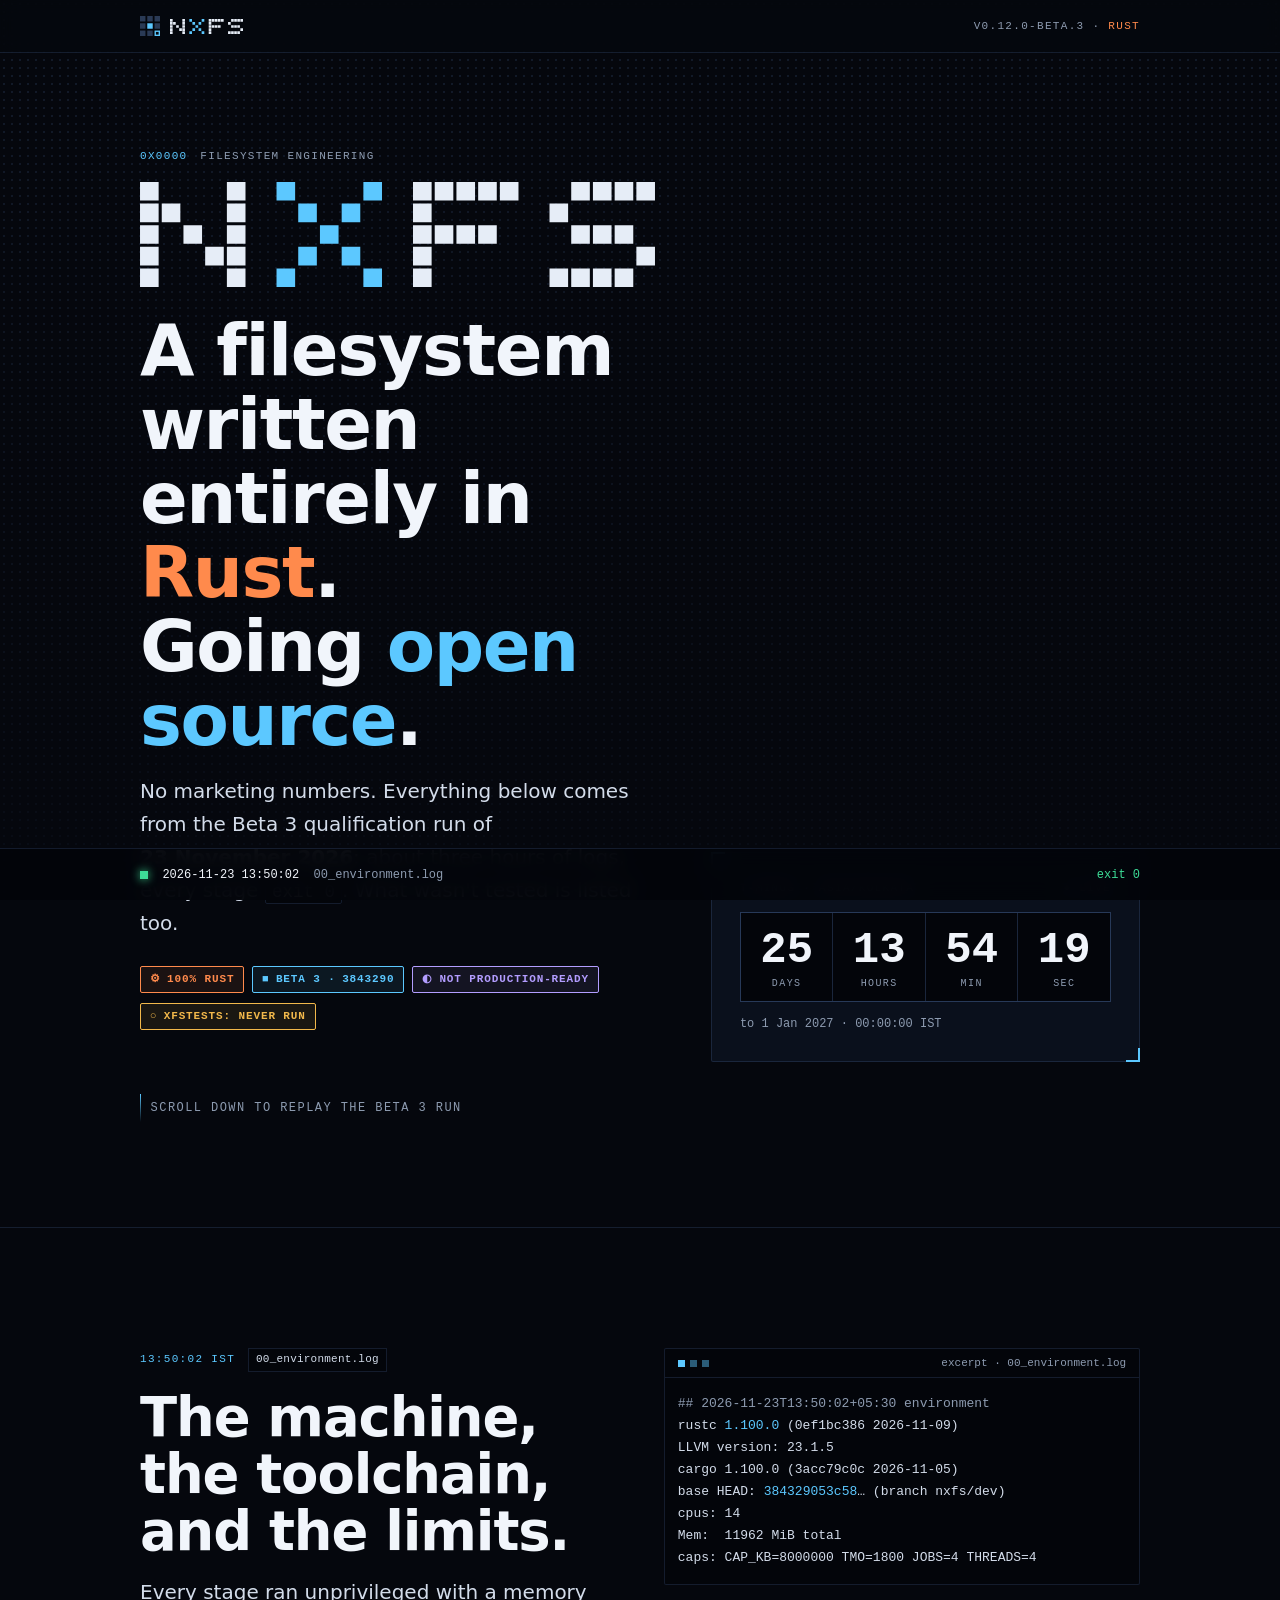
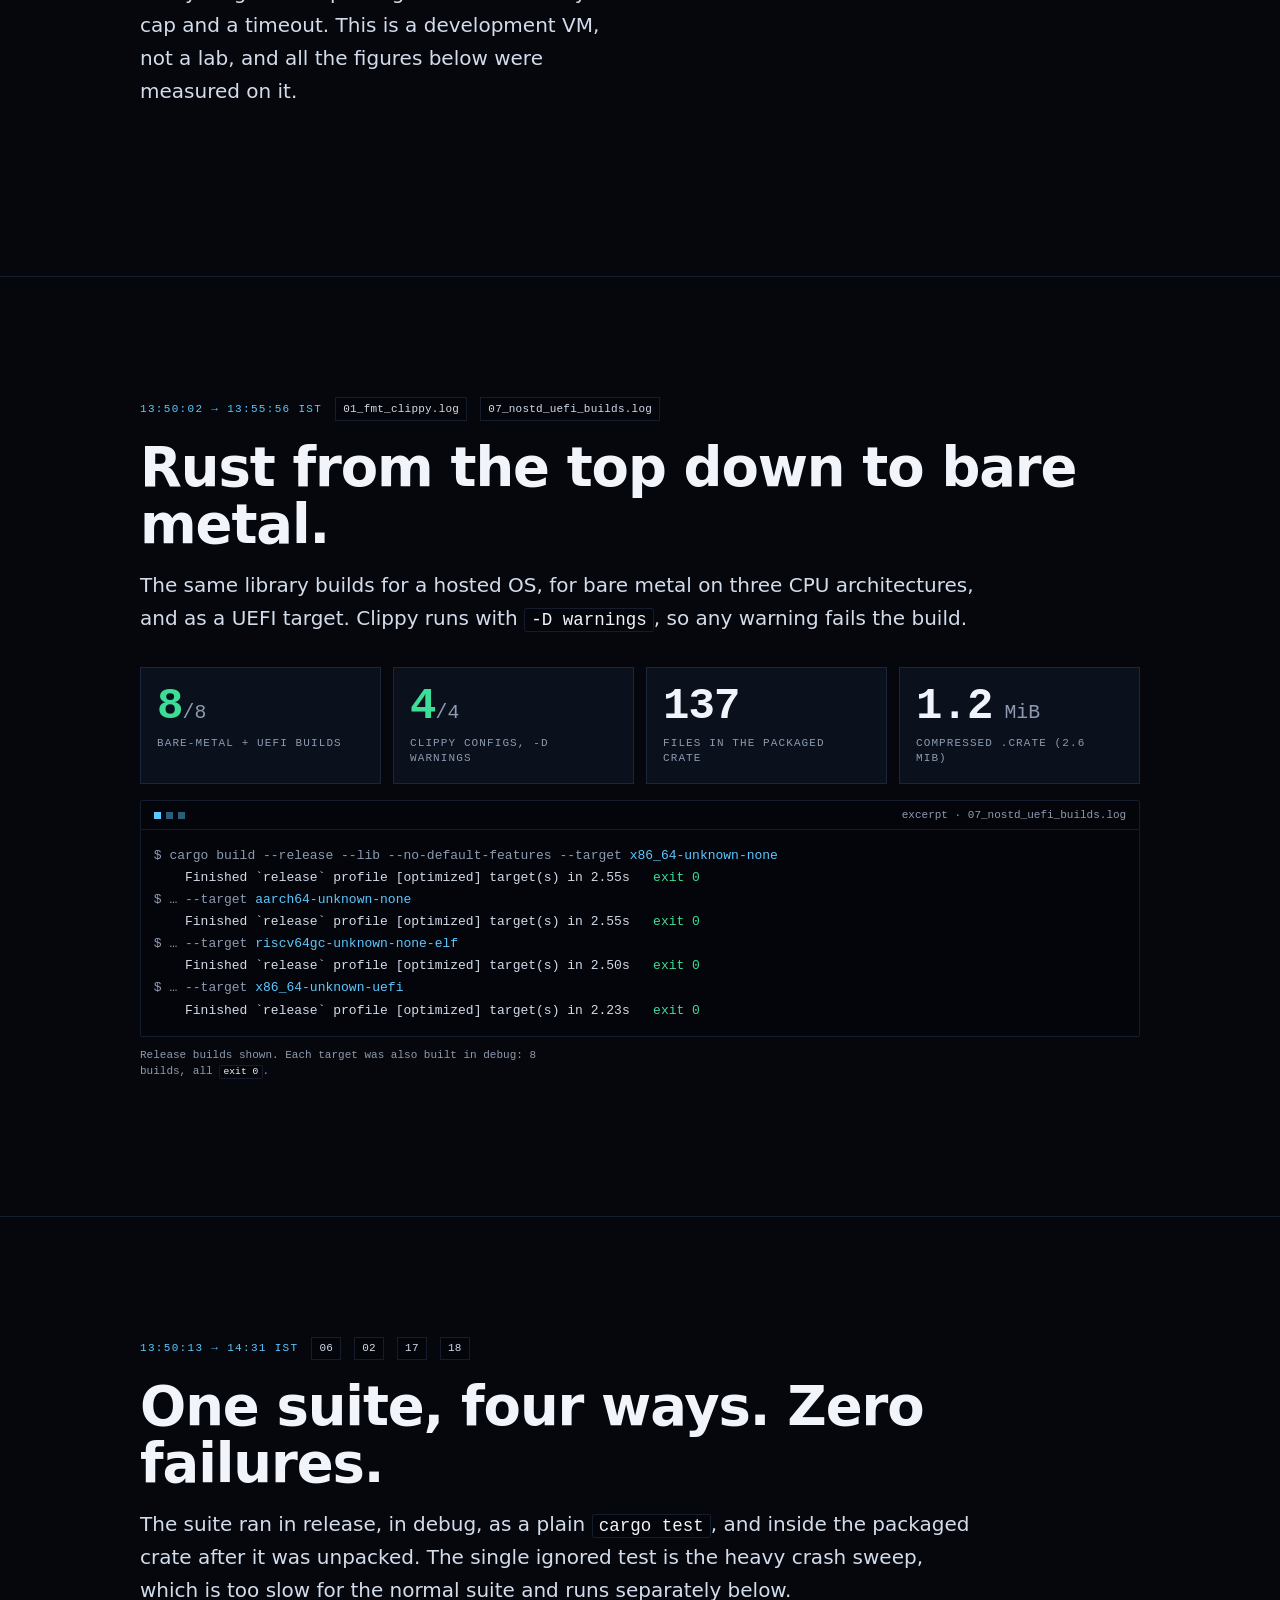
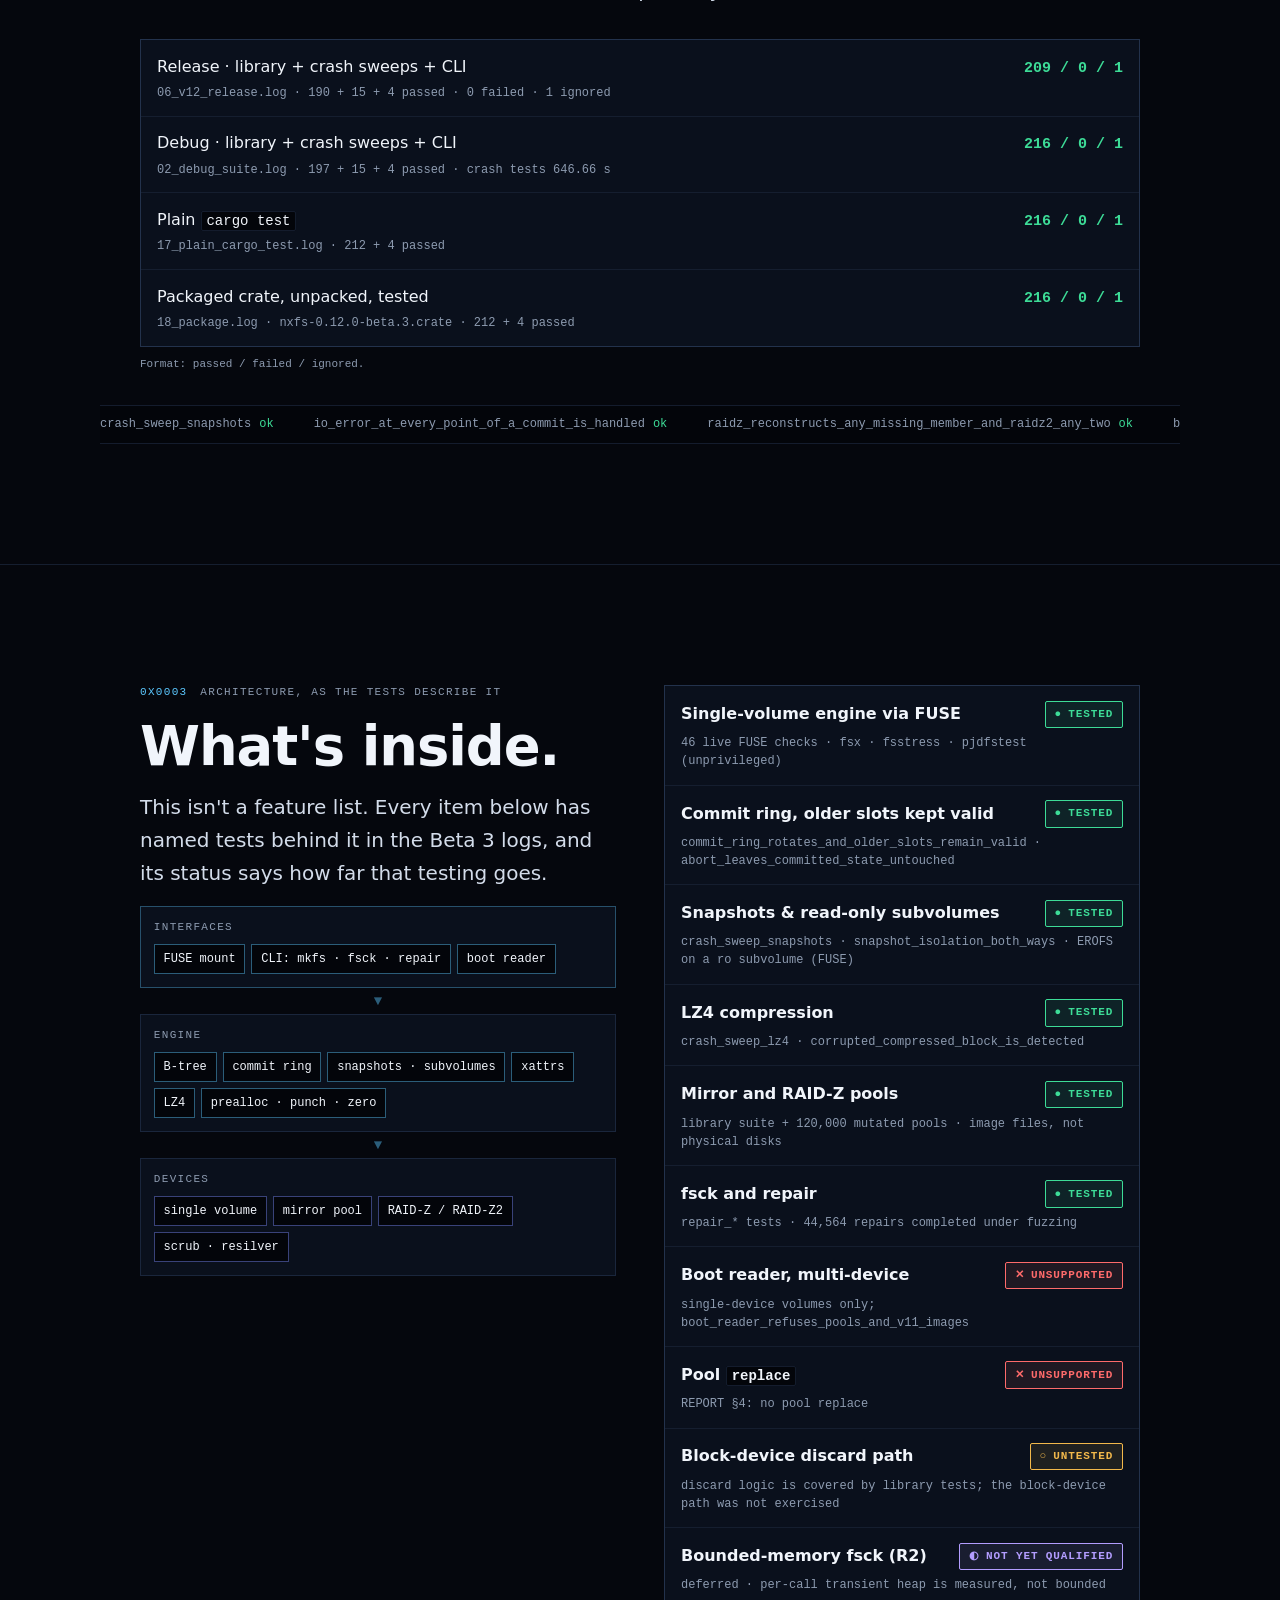
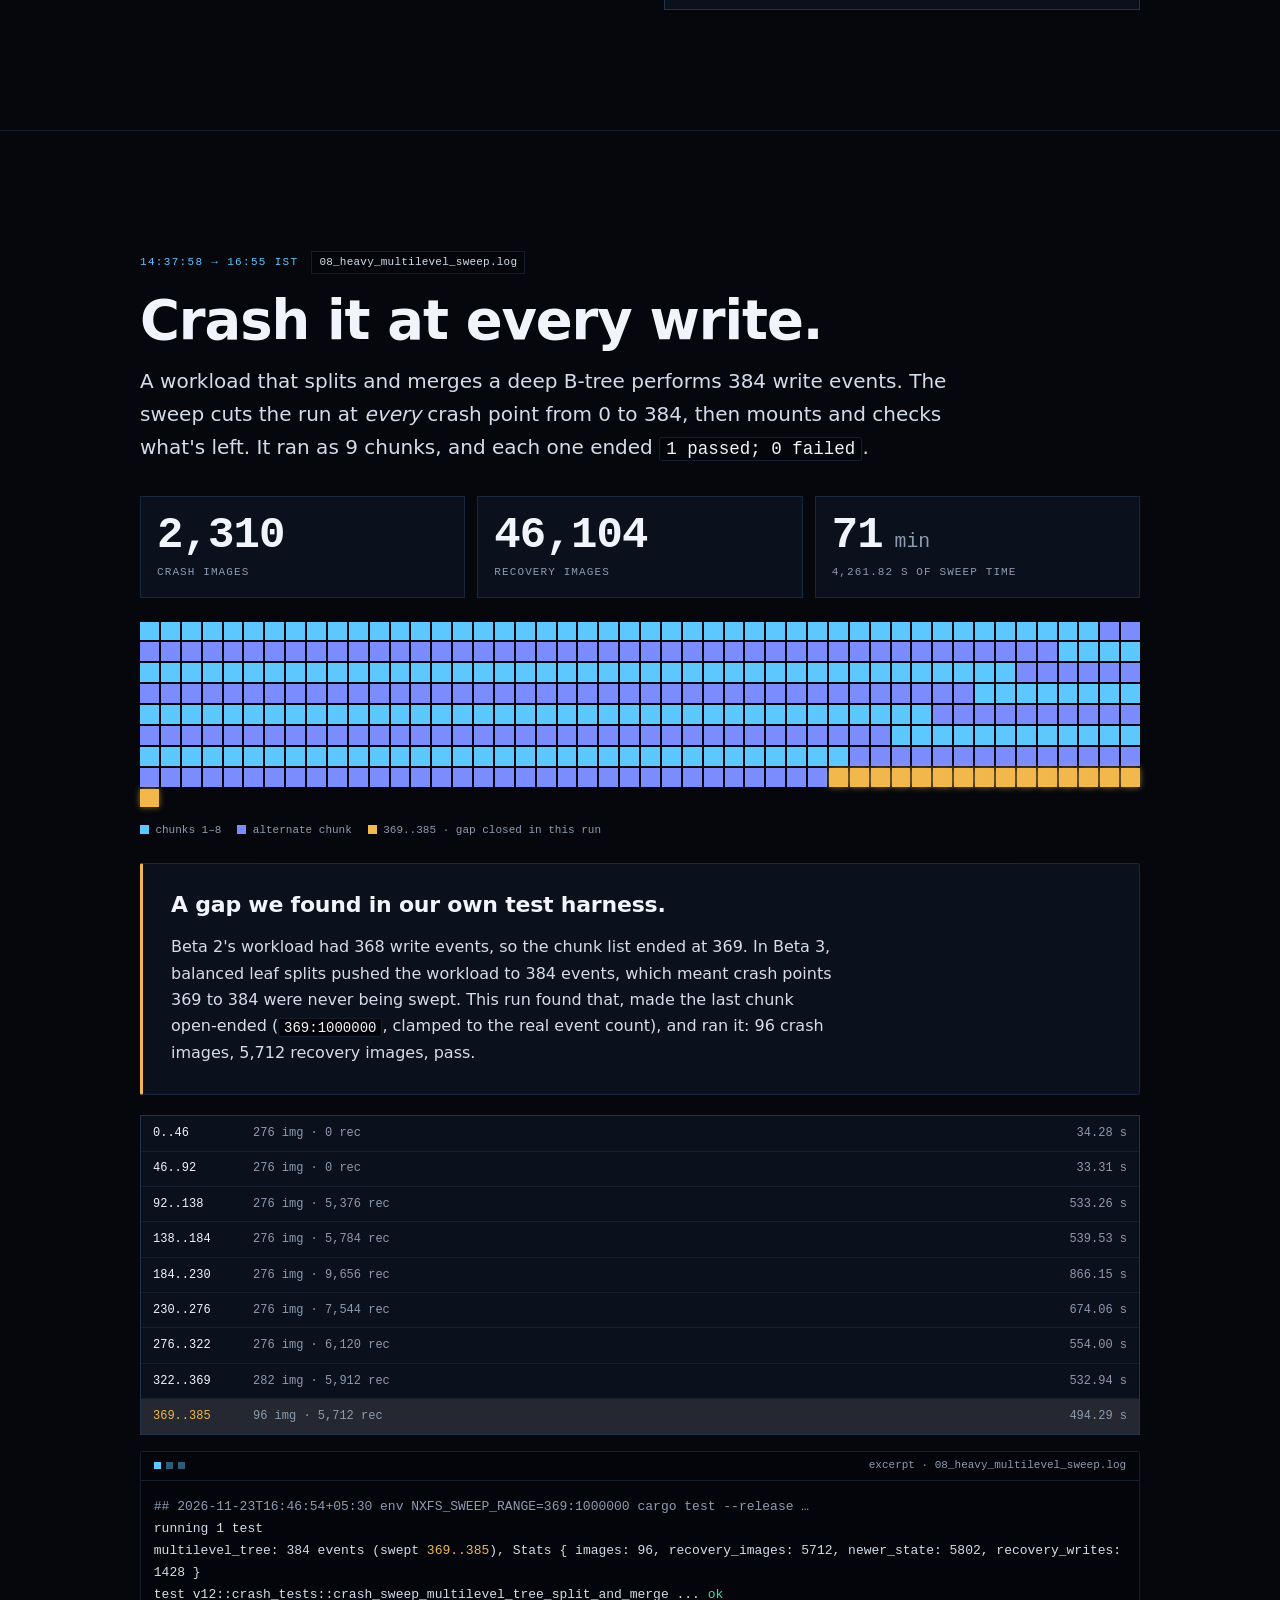
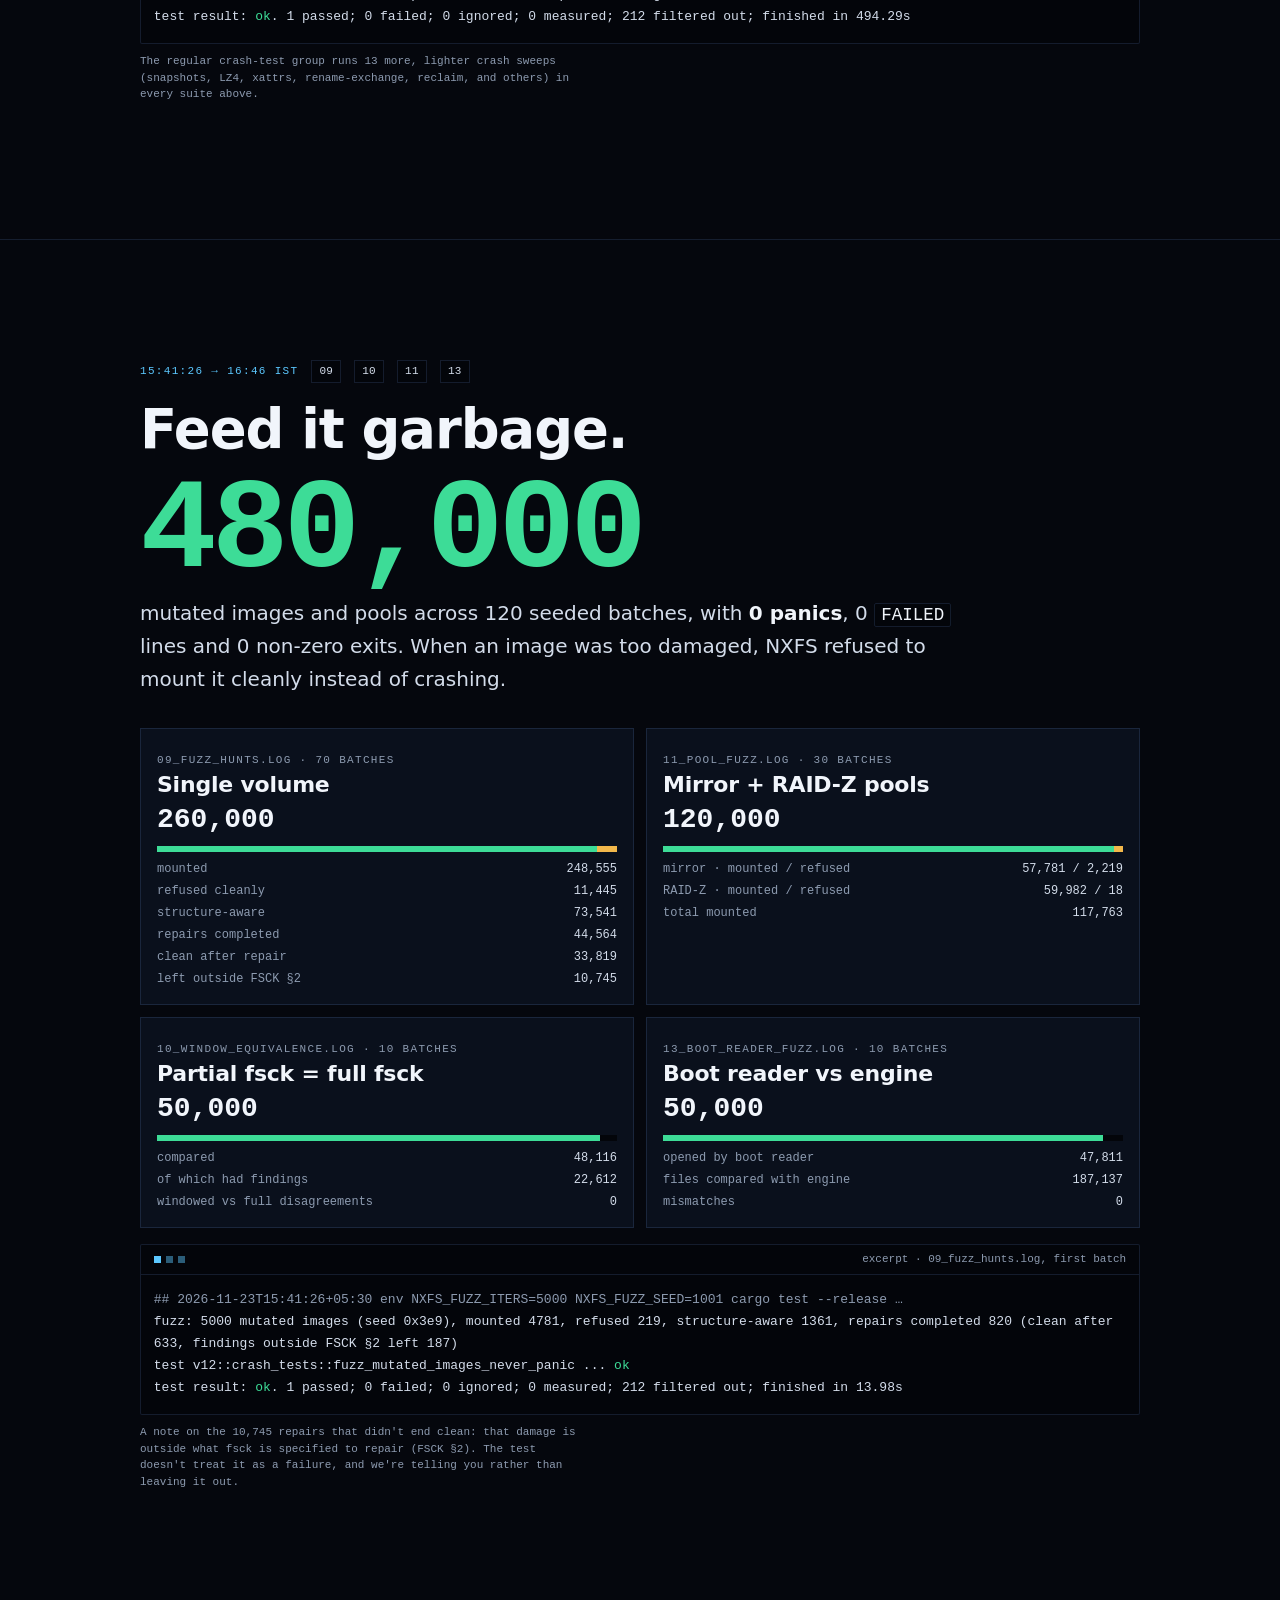
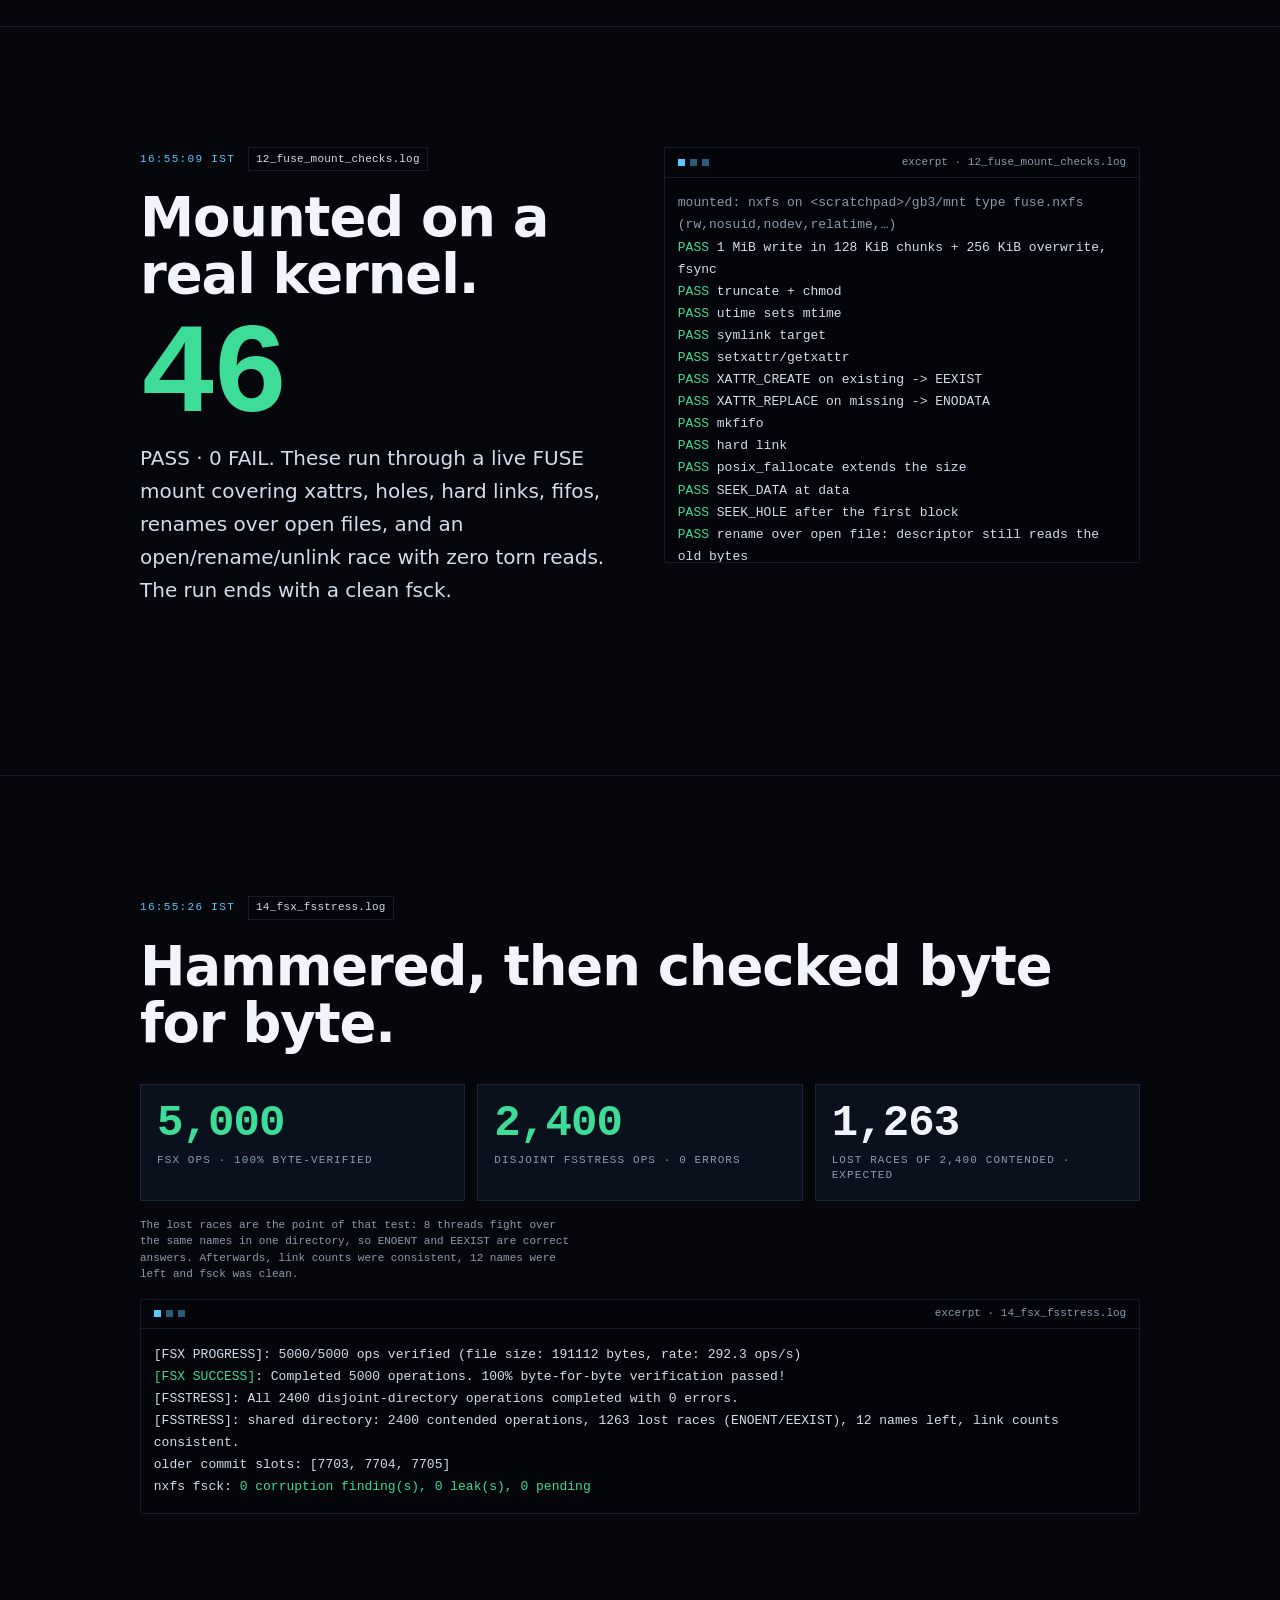
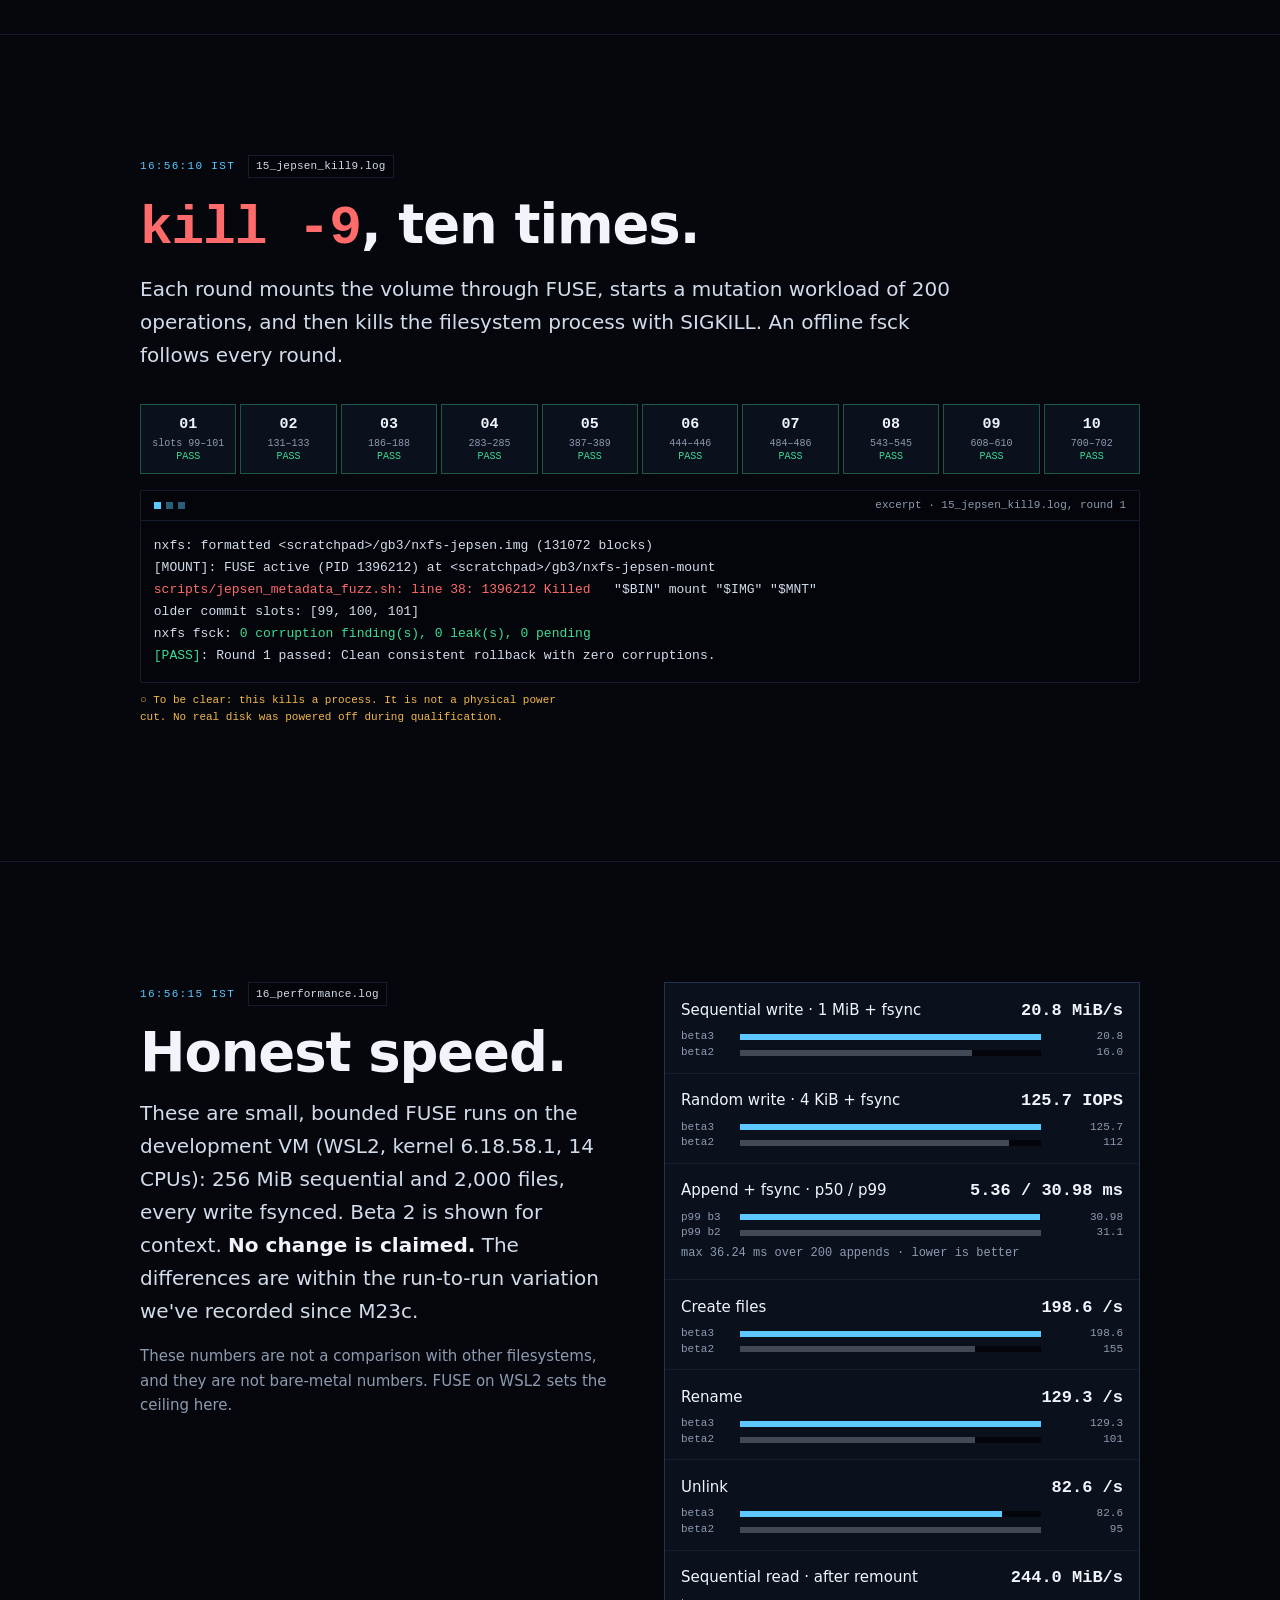
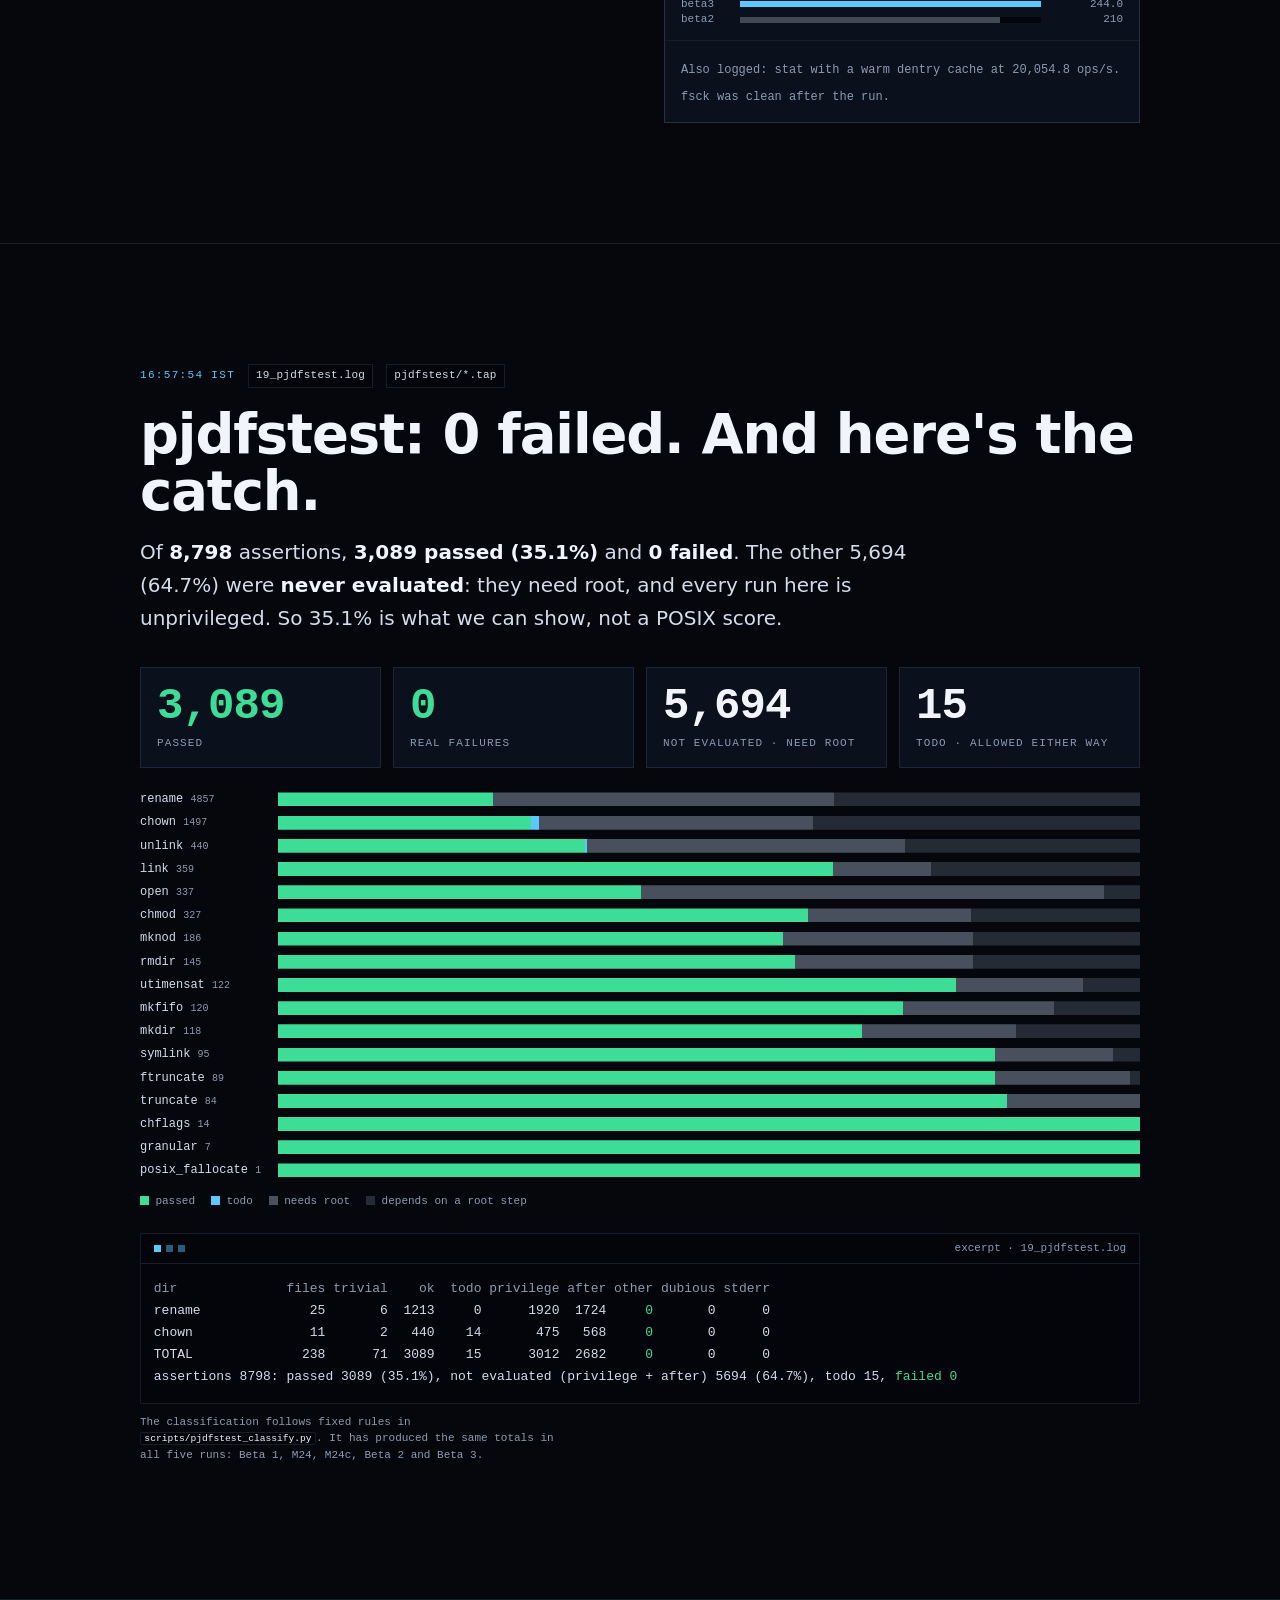
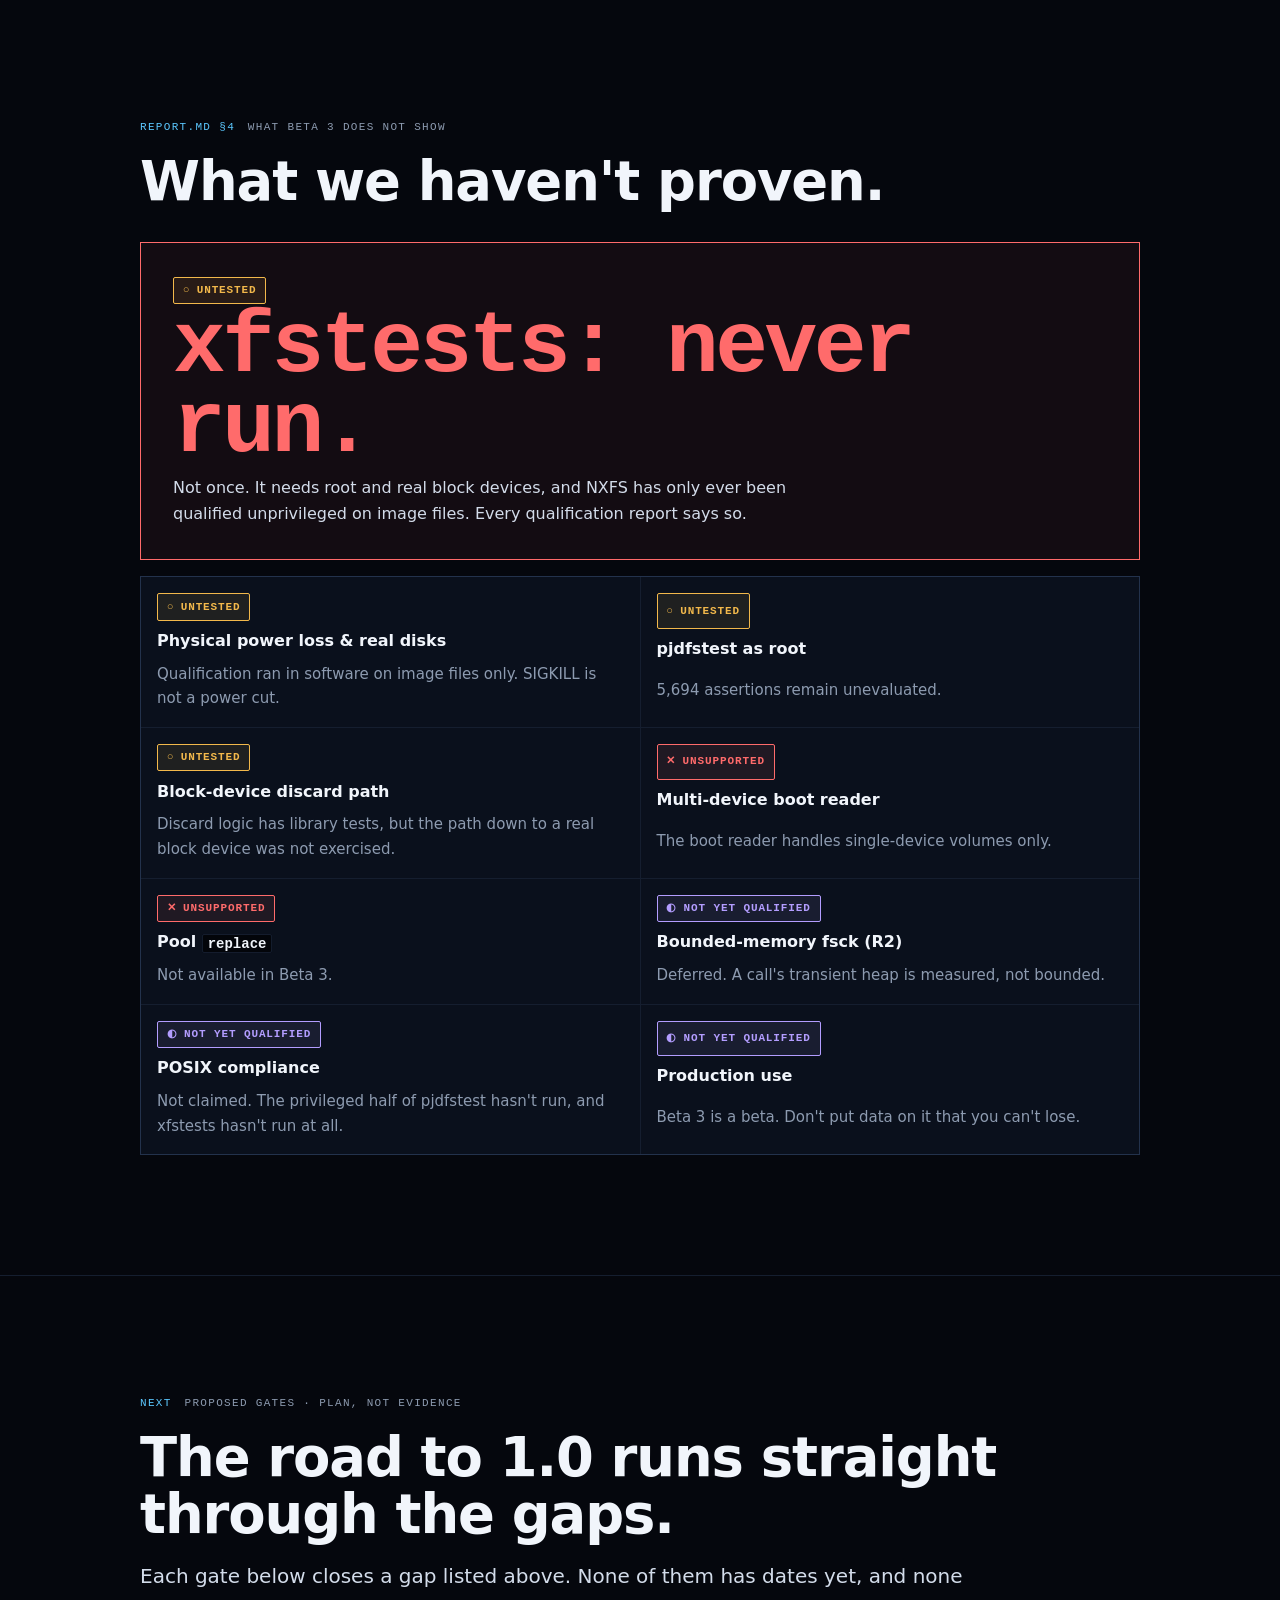
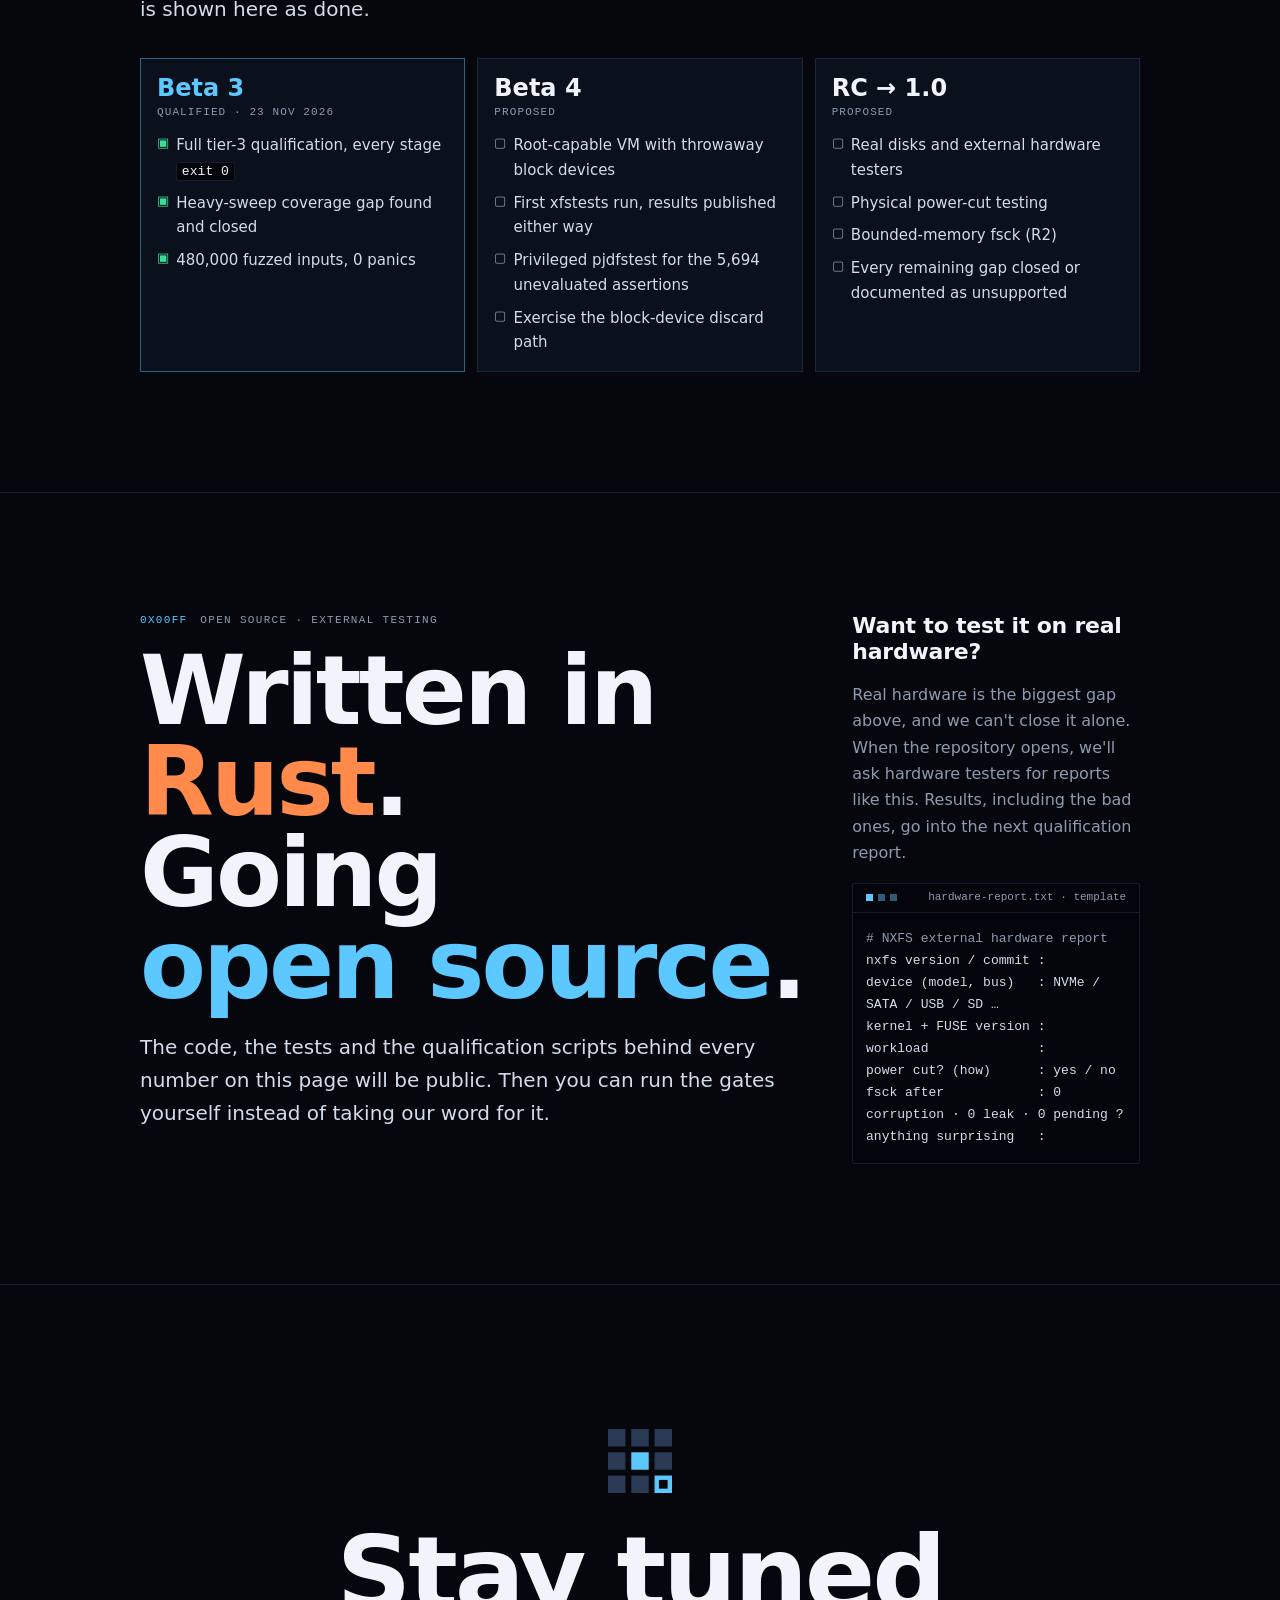
==== commit 05fa4fa0: "Modify output message to reflect farewell" ====
--- a/index.html
+++ b/index.html
@@ -17,6 +17,9 @@
   <link rel="stylesheet" href="assets/css/nxfs.css">
   <script defer src="assets/js/main.js"></script>
   <script defer src="assets/js/countdown.js"></script>
+
+    <!-- GoatCounter (keep last) -->
+  <script data-goatcounter="https://evo-vhil.goatcounter.com/count" async src="//gc.zgo.at/count.js"></script>
 </head>
 <body>
 <a class="skip-link" href="#main">Skip to content</a>
--- a/assets/css/nxfs.css
+++ b/assets/css/nxfs.css
@@ -0,0 +1,352 @@
+/* ==========================================================================
+   NXFS: mobile-first, single scroll.
+   System font stacks only: no third-party requests.
+   ========================================================================== */
+:root {
+  --bg: #05070d;
+  --bg-raise: #0a101c;
+  --bg-inset: #03050a;
+  --line: rgba(120, 170, 255, 0.14);
+  --line-hi: rgba(92, 200, 255, 0.45);
+
+  --text-hi: #f1f5fb;
+  --text: #d3dcea;
+  --text-mute: #8d9bb0;   /* ≥ 6:1 on --bg */
+
+  --accent: #5cc8ff;
+  --accent-2: #7b8cff;
+  --rust: #ff8a4c;        /* used only for the "Rust" signal */
+  --accent-bg: rgba(92, 200, 255, 0.08);
+
+  --st-pass: #3ddc97;
+  --st-untested: #f2b84b;
+  --st-unsupported: #ff6b6b;
+  --st-pending: #b39dff;
+
+  --f-display: "Space Grotesk", "Segoe UI", system-ui, -apple-system, Roboto, "Helvetica Neue", Arial, sans-serif;
+  --f-body: "Inter", "Segoe UI", system-ui, -apple-system, Roboto, "Helvetica Neue", Arial, sans-serif;
+  --f-mono: "JetBrains Mono", ui-monospace, "Cascadia Mono", "SFMono-Regular", Menlo, Consolas, "Liberation Mono", monospace;
+
+  --r: 2px;
+  --wrap: 1080px;
+  --pad: clamp(1.1rem, 5vw, 2.5rem);
+  --hud-h: 52px;
+}
+
+*, *::before, *::after { box-sizing: border-box; }
+html { -webkit-text-size-adjust: 100%; scroll-behavior: smooth; }
+body {
+  margin: 0; background: var(--bg); color: var(--text);
+  font: 400 1rem/1.65 var(--f-body);
+  -webkit-font-smoothing: antialiased; overflow-x: hidden;
+  padding-bottom: calc(var(--hud-h) + env(safe-area-inset-bottom, 0px));
+}
+img, svg { display: block; max-width: 100%; }
+a { color: var(--accent); text-underline-offset: .2em; }
+a:hover { color: var(--text-hi); }
+:focus-visible { outline: 2px solid var(--accent); outline-offset: 3px; }
+::selection { background: var(--accent); color: var(--bg); }
+code, .mono { font-family: var(--f-mono); }
+code { font-size: .875em; color: var(--text-hi); background: var(--bg-inset); border: 1px solid var(--line); padding: .05em .35em; border-radius: var(--r); word-break: break-word; }
+
+.sr-only { position: absolute !important; width: 1px; height: 1px; margin: -1px; overflow: hidden; clip: rect(0 0 0 0); white-space: nowrap; border: 0; padding: 0; }
+.skip-link { position: absolute; left: 1rem; top: -4rem; z-index: 1000; background: var(--accent); color: var(--bg); padding: .5rem 1rem; font: 600 .875rem var(--f-mono); text-decoration: none; }
+.skip-link:focus { top: 1rem; }
+
+/* ---- block-map background ---------------------------------------------- */
+.blockmap {
+  position: fixed; inset: 0; z-index: -1; pointer-events: none;
+  background-image: radial-gradient(rgba(120, 170, 255, .12) 1px, transparent 1.3px);
+  background-size: 8px 8px;
+  -webkit-mask-image: linear-gradient(#000 0%, rgba(0,0,0,.55) 60%, rgba(0,0,0,.25) 100%);
+          mask-image: linear-gradient(#000 0%, rgba(0,0,0,.55) 60%, rgba(0,0,0,.25) 100%);
+}
+
+/* ---- top bar + progress -------------------------------------------------- */
+.topbar {
+  position: sticky; top: 0; z-index: 50;
+  background: rgba(5, 7, 13, .86);
+  -webkit-backdrop-filter: blur(10px); backdrop-filter: blur(10px);
+  border-bottom: 1px solid var(--line);
+}
+.topbar .wrap { display: flex; align-items: center; justify-content: space-between; height: 52px; gap: 1rem; }
+.brand { display: inline-flex; align-items: center; gap: .6rem; text-decoration: none; }
+.brand .mark { width: 20px; height: 20px; }
+.brand .word { height: 15px; width: auto; }
+.topbar .tag { font: 500 .6875rem/1 var(--f-mono); letter-spacing: .12em; text-transform: uppercase; color: var(--text-mute); }
+.progress { position: absolute; left: 0; bottom: -1px; height: 2px; width: 100%; background: linear-gradient(90deg, var(--accent), var(--accent-2)); transform-origin: 0 50%; transform: scaleX(0); }
+
+/* ---- run clock HUD (bottom, thumb-friendly) ------------------------------ */
+.hud {
+  position: fixed; left: 0; right: 0; bottom: 0; z-index: 60;
+  height: calc(var(--hud-h) + env(safe-area-inset-bottom, 0px));
+  padding-bottom: env(safe-area-inset-bottom, 0px);
+  background: rgba(3, 5, 10, .94);
+  -webkit-backdrop-filter: blur(10px); backdrop-filter: blur(10px);
+  border-top: 1px solid var(--line);
+  font: 500 .75rem/1.2 var(--f-mono);
+}
+.hud .wrap { height: var(--hud-h); display: flex; align-items: center; gap: .9rem; }
+.hud .led { width: 8px; height: 8px; flex: none; background: var(--st-pass); box-shadow: 0 0 10px var(--st-pass); }
+.hud .ts { color: var(--text-hi); font-variant-numeric: tabular-nums; white-space: nowrap; }
+.hud .log { color: var(--text-mute); overflow: hidden; text-overflow: ellipsis; white-space: nowrap; min-width: 0; flex: 1; }
+.hud .ex { color: var(--st-pass); white-space: nowrap; }
+
+/* ---- layout ------------------------------------------------------------- */
+.wrap { max-width: var(--wrap); margin: 0 auto; padding: 0 var(--pad); }
+.stage { padding: clamp(4rem, 14vw, 7.5rem) 0; border-top: 1px solid var(--line); position: relative; }
+.stage-head { margin-bottom: 2rem; }
+
+/* ---- type --------------------------------------------------------------- */
+h1, h2, h3 { font-family: var(--f-display); color: var(--text-hi); letter-spacing: -.02em; line-height: 1.05; margin: 0 0 1rem; }
+h1 { font-size: clamp(2.6rem, 11vw, 5.6rem); font-weight: 700; }
+h2 { font-size: clamp(2rem, 8.5vw, 3.4rem); font-weight: 700; }
+h3 { font-size: clamp(1.125rem, 4.5vw, 1.375rem); font-weight: 600; letter-spacing: -.01em; line-height: 1.2; }
+p { margin: 0 0 1rem; max-width: 66ch; }
+.lead { font-size: clamp(1.0625rem, 4.2vw, 1.25rem); color: var(--text); }
+.mute { color: var(--text-mute); }
+.hi { color: var(--text-hi); }
+.accent { color: var(--accent); }
+.rust { color: var(--rust); }
+
+.stamp {
+  display: flex; flex-wrap: wrap; gap: .4rem .8rem; align-items: center; margin-bottom: 1.1rem;
+  font: 500 .6875rem/1.4 var(--f-mono); letter-spacing: .12em; text-transform: uppercase; color: var(--text-mute);
+}
+.stamp .ts { color: var(--accent); }
+.stamp .file { text-transform: none; letter-spacing: .02em; color: var(--text); background: var(--bg-inset); border: 1px solid var(--line); padding: .2rem .45rem; }
+.label { font: 500 .6875rem/1.4 var(--f-mono); letter-spacing: .12em; text-transform: uppercase; color: var(--text-mute); }
+
+/* ---- hero --------------------------------------------------------------- */
+.hero { padding: clamp(2.5rem, 10vw, 6rem) 0 clamp(3rem, 10vw, 6rem); position: relative; overflow: hidden; }
+.hero .word-xl { width: min(100%, 560px); height: auto; margin: .5rem 0 1.75rem; }
+.hero h1 { font-size: clamp(2.1rem, 9.5vw, 4.4rem); }
+.hero h1 .r { color: var(--rust); }
+.hero h1 .o { color: var(--accent); }
+.chips { display: flex; flex-wrap: wrap; gap: .5rem; margin: 1.5rem 0 2rem; padding: 0; list-style: none; }
+.scroll-cue { display: inline-flex; align-items: center; gap: .6rem; margin-top: 2rem; font: 500 .75rem var(--f-mono); letter-spacing: .12em; text-transform: uppercase; color: var(--text-mute); text-decoration: none; }
+.scroll-cue i { display: block; width: 1px; height: 28px; background: linear-gradient(var(--accent), transparent); animation: drip 1.8s ease-in-out infinite; }
+@keyframes drip { 0% { transform: scaleY(0); transform-origin: top; } 50% { transform: scaleY(1); transform-origin: top; } 51% { transform-origin: bottom; } 100% { transform: scaleY(0); transform-origin: bottom; } }
+
+/* ---- panels ------------------------------------------------------------- */
+.panel { background: var(--bg-raise); border: 1px solid var(--line); border-radius: var(--r); padding: clamp(1rem, 4vw, 1.75rem); position: relative; }
+.frame::before, .frame::after { content: ""; position: absolute; width: 14px; height: 14px; border: 0 solid var(--accent); pointer-events: none; }
+.frame::before { top: -1px; left: -1px; border-top-width: 2px; border-left-width: 2px; }
+.frame::after { bottom: -1px; right: -1px; border-bottom-width: 2px; border-right-width: 2px; }
+.grid { display: grid; gap: .75rem; }
+.grid-2 { display: grid; gap: .75rem; grid-template-columns: 1fr 1fr; }
+
+/* ---- countdown ----------------------------------------------------------- */
+.countdown-box .bar { display: flex; justify-content: space-between; align-items: center; gap: 1rem; margin-bottom: 1rem; }
+.countdown { display: grid; grid-template-columns: repeat(4, 1fr); gap: 1px; background: var(--line); border: 1px solid var(--line); margin: 0; }
+.countdown > div { background: var(--bg-inset); padding: .9rem .25rem .75rem; text-align: center; display: flex; flex-direction: column; }
+.countdown dd { margin: 0; order: -1; font: 700 clamp(1.6rem, 9vw, 2.75rem)/1 var(--f-mono); font-variant-numeric: tabular-nums; color: var(--text-hi); }
+.countdown dt { margin-top: .45rem; font: 500 .625rem/1 var(--f-mono); letter-spacing: .14em; text-transform: uppercase; color: var(--text-mute); }
+.countdown[data-state="arrived"] dd { color: var(--accent); }
+.countdown-note { margin: .85rem 0 0; font: 400 .75rem/1.5 var(--f-mono); color: var(--text-mute); }
+
+/* ---- chips --------------------------------------------------------------- */
+.chip {
+  display: inline-flex; align-items: center; gap: .4rem;
+  font: 600 .6875rem/1 var(--f-mono); letter-spacing: .08em; text-transform: uppercase;
+  padding: .45rem .55rem; border: 1px solid currentColor; border-radius: var(--r); white-space: nowrap;
+  background: color-mix(in srgb, currentColor 9%, transparent);
+}
+.chip::before { line-height: 1; }
+.chip--pass { color: var(--st-pass); } .chip--pass::before { content: "●"; }
+.chip--untested { color: var(--st-untested); } .chip--untested::before { content: "○"; }
+.chip--unsupported { color: var(--st-unsupported); } .chip--unsupported::before { content: "✕"; }
+.chip--pending { color: var(--st-pending); } .chip--pending::before { content: "◐"; }
+.chip--info { color: var(--accent); } .chip--info::before { content: "■"; }
+.chip--rust { color: var(--rust); } .chip--rust::before { content: "⚙"; }
+
+/* ---- big numbers ------------------------------------------------------- */
+.stat { padding: 1rem; background: var(--bg-raise); border: 1px solid var(--line); }
+.stat .n { display: block; font: 700 clamp(1.75rem, 9vw, 2.75rem)/1 var(--f-mono); font-variant-numeric: tabular-nums; color: var(--text-hi); letter-spacing: -.02em; }
+.stat .n small { font-size: .45em; color: var(--text-mute); font-weight: 500; letter-spacing: 0; }
+.stat .k { display: block; margin-top: .5rem; font: 500 .6875rem/1.4 var(--f-mono); letter-spacing: .1em; text-transform: uppercase; color: var(--text-mute); }
+.stat.good .n { color: var(--st-pass); }
+.mega { font: 700 clamp(3.2rem, 19vw, 8rem)/.9 var(--f-mono); letter-spacing: -.04em; color: var(--text-hi); font-variant-numeric: tabular-nums; margin: .25rem 0 .5rem; }
+.mega.good { color: var(--st-pass); }
+
+/* ---- terminal / excerpts ----------------------------------------------- */
+.term { background: var(--bg-inset); border: 1px solid var(--line); border-radius: var(--r); overflow: hidden; }
+.term-bar { display: flex; justify-content: space-between; gap: 1rem; align-items: center; padding: .55rem .8rem; border-bottom: 1px solid var(--line); font: 500 .6875rem/1 var(--f-mono); color: var(--text-mute); }
+.term-bar .dots { display: flex; gap: 5px; } .term-bar .dots i { width: 7px; height: 7px; background: var(--line-hi); display: block; } .term-bar .dots i:first-child { background: var(--accent); }
+.term pre { margin: 0; padding: .9rem .8rem; font: 400 .75rem/1.7 var(--f-mono); color: var(--text); white-space: pre-wrap; word-break: break-word; overflow-x: auto; }
+.term .c { color: var(--text-mute); } .term .ok { color: var(--st-pass); } .term .w { color: var(--st-untested); } .term .p { color: var(--accent); } .term .k { color: var(--st-unsupported); }
+.term.scrolly pre { max-height: 24rem; overflow-y: auto; overscroll-behavior: contain; }
+.excerpt-note { margin-top: .6rem; font: 400 .6875rem/1.5 var(--f-mono); color: var(--text-mute); }
+
+/* typed reveal for terminal lines */
+.js .typed > span { display: block; opacity: 0; transform: translateX(-4px); transition: opacity .18s ease, transform .18s ease; }
+.js .typed.is-in > span { opacity: 1; transform: none; }
+
+/* ---- ticker (real test names) --------------------------------------------- */
+.ticker { overflow: hidden; border-top: 1px solid var(--line); border-bottom: 1px solid var(--line); background: var(--bg-inset); margin: 2rem calc(var(--pad) * -1) 0; }
+.ticker ul { display: flex; gap: 2.5rem; width: max-content; list-style: none; margin: 0; padding: .8rem 0; animation: tick 70s linear infinite; }
+.ticker li { font: 400 .75rem/1 var(--f-mono); color: var(--text-mute); white-space: nowrap; }
+.ticker li b { color: var(--st-pass); font-weight: 500; margin-left: .5rem; }
+@keyframes tick { to { transform: translateX(-50%); } }
+
+/* ---- results table (mobile = cards) -------------------------------------- */
+.rows { display: grid; gap: 1px; background: var(--line); border: 1px solid var(--line); }
+.row { display: grid; grid-template-columns: 1fr auto; gap: .25rem 1rem; padding: .85rem 1rem; background: var(--bg-raise); align-items: baseline; }
+.row .what { color: var(--text-hi); font-weight: 500; }
+.row .res { font: 600 .9375rem var(--f-mono); color: var(--st-pass); font-variant-numeric: tabular-nums; text-align: right; }
+.row .meta { grid-column: 1 / -1; font: 400 .75rem/1.5 var(--f-mono); color: var(--text-mute); }
+
+/* ---- crash point map ------------------------------------------------------ */
+.cmap { display: grid; grid-template-columns: repeat(24, 1fr); gap: 2px; margin: 1.5rem 0 1rem; }
+.cmap i { aspect-ratio: 1; background: rgba(120,170,255,.12); display: block; transition: background-color .25s ease, box-shadow .25s ease; }
+.cmap i.on { background: var(--accent); }
+.cmap i.on.alt { background: var(--accent-2); }
+.cmap i.on.gap { background: var(--st-untested); box-shadow: 0 0 6px rgba(242,184,75,.6); }
+.legend-line { display: flex; flex-wrap: wrap; gap: .5rem 1rem; font: 400 .6875rem/1.4 var(--f-mono); color: var(--text-mute); }
+.legend-line span::before { content: ""; display: inline-block; width: 9px; height: 9px; margin-right: .4rem; vertical-align: -1px; background: var(--accent); }
+.legend-line .l2::before { background: var(--accent-2); } .legend-line .l3::before { background: var(--st-untested); }
+
+.chunks { display: grid; gap: 1px; background: var(--line); border: 1px solid var(--line); margin-top: 1.25rem; font: 400 .75rem/1.4 var(--f-mono); }
+.chunks > div { display: grid; grid-template-columns: 5.5rem 1fr auto; gap: .75rem; padding: .55rem .75rem; background: var(--bg-raise); }
+.chunks .rg { color: var(--text-hi); } .chunks .rc { color: var(--text-mute); } .chunks .tm { color: var(--text-mute); text-align: right; }
+.chunks > div.gap { background: rgba(242,184,75,.07); } .chunks > div.gap .rg { color: var(--st-untested); }
+
+/* ---- jepsen rounds ------------------------------------------------------- */
+.rounds { display: grid; grid-template-columns: repeat(5, 1fr); gap: 4px; margin: 1.5rem 0 1rem; }
+.rounds li { list-style: none; background: var(--bg-raise); border: 1px solid var(--line); padding: .6rem .3rem; text-align: center; font: 500 .625rem/1.3 var(--f-mono); color: var(--text-mute); position: relative; overflow: hidden; }
+.rounds li b { display: block; font-size: .9375rem; color: var(--text-hi); margin-bottom: .2rem; }
+.rounds li .s { display: block; color: var(--st-pass); }
+.js .rounds li { opacity: .25; transition: opacity .3s ease, border-color .3s ease; }
+.js .rounds.is-in li { opacity: 1; border-color: rgba(61,220,151,.35); }
+.rounds { padding: 0; }
+
+/* ---- fuzz cards ------------------------------------------------------- */
+.fcard { background: var(--bg-raise); border: 1px solid var(--line); padding: 1rem; }
+.fcard h3 { margin-bottom: .35rem; }
+.fcard .big { font: 700 1.75rem/1 var(--f-mono); color: var(--text-hi); font-variant-numeric: tabular-nums; margin: .5rem 0; }
+.fcard .ratio { display: flex; height: 6px; background: var(--bg-inset); margin: .75rem 0 .5rem; overflow: hidden; }
+.fcard .ratio i { display: block; height: 100%; }
+.fcard .ratio .a { background: var(--st-pass); } .fcard .ratio .b { background: var(--st-untested); }
+.fcard dl { margin: 0; display: grid; grid-template-columns: 1fr auto; gap: .25rem 1rem; font: 400 .75rem/1.5 var(--f-mono); }
+.fcard dt { color: var(--text-mute); } .fcard dd { margin: 0; color: var(--text); text-align: right; font-variant-numeric: tabular-nums; }
+
+/* ---- pjdfstest bars -------------------------------------------------------- */
+.pj { display: grid; gap: .55rem; margin-top: 1.5rem; }
+.pj-row { display: grid; grid-template-columns: 6.4rem 1fr; gap: .6rem; align-items: center; font: 400 .6875rem/1.2 var(--f-mono); }
+.pj-row .nm { color: var(--text); overflow: hidden; text-overflow: ellipsis; white-space: nowrap; }
+.pj-row .nm small { color: var(--text-mute); }
+.pj-bar { display: flex; height: 14px; background: var(--bg-inset); overflow: hidden; }
+.pj-bar i { display: block; height: 100%; flex-basis: 0; }
+.pj-bar .ok { background: var(--st-pass); } .pj-bar .td { background: var(--accent); } .pj-bar .pv { background: rgba(141,155,176,.5); } .pj-bar .af { background: rgba(141,155,176,.25); }
+.js .pj-bar { clip-path: inset(0 100% 0 0); transition: clip-path .9s cubic-bezier(.2,.7,.2,1); }
+.js .pj.is-in .pj-bar { clip-path: inset(0 0 0 0); }
+.pj-key { display: flex; flex-wrap: wrap; gap: .4rem 1rem; margin-top: 1rem; font: 400 .6875rem/1.4 var(--f-mono); color: var(--text-mute); }
+.pj-key span::before { content: ""; display: inline-block; width: 9px; height: 9px; margin-right: .4rem; vertical-align: -1px; }
+.pj-key .ok::before { background: var(--st-pass); } .pj-key .td::before { background: var(--accent); } .pj-key .pv::before { background: rgba(141,155,176,.5); } .pj-key .af::before { background: rgba(141,155,176,.25); }
+
+/* ---- perf ---------------------------------------------------------------- */
+.perf { display: grid; gap: 1px; background: var(--line); border: 1px solid var(--line); }
+.perf > div { background: var(--bg-raise); padding: .9rem 1rem; }
+.perf .m { display: flex; justify-content: space-between; gap: 1rem; align-items: baseline; margin-bottom: .55rem; }
+.perf .m span { color: var(--text-hi); font-weight: 500; font-size: .9375rem; }
+.perf .m b { font: 700 1.0625rem var(--f-mono); color: var(--text-hi); white-space: nowrap; font-variant-numeric: tabular-nums; }
+.perf .b { display: grid; grid-template-columns: 3.2rem 1fr 4.6rem; gap: .5rem; align-items: center; font: 400 .6875rem/1 var(--f-mono); color: var(--text-mute); margin-top: .3rem; }
+.perf .b .t { height: 6px; background: var(--bg-inset); }
+.perf .b .t i { display: block; height: 100%; background: var(--accent); }
+.perf .b.prev .t i { background: rgba(141,155,176,.45); }
+.perf .b .v { text-align: right; font-variant-numeric: tabular-nums; }
+.js .perf .t i { transform: scaleX(0); transform-origin: 0 50%; transition: transform 1s cubic-bezier(.2,.7,.2,1); }
+.js .perf.is-in .t i { transform: scaleX(1); }
+.perf .note { font: 400 .75rem/1.5 var(--f-mono); color: var(--text-mute); }
+
+/* ---- capability list ------------------------------------------------------ */
+.caps { display: grid; gap: 1px; background: var(--line); border: 1px solid var(--line); }
+.cap { display: grid; grid-template-columns: 1fr; gap: .4rem; padding: .9rem 1rem; background: var(--bg-raise); }
+.cap .t { color: var(--text-hi); font-weight: 600; }
+.cap .e { font: 400 .75rem/1.5 var(--f-mono); color: var(--text-mute); word-break: break-word; }
+.cap .chip { justify-self: start; }
+
+/* ---- architecture -------------------------------------------------------- */
+.arch { display: grid; gap: 6px; }
+.layer { border: 1px solid var(--line); background: var(--bg-raise); padding: .8rem; }
+.layer .label { display: block; margin-bottom: .55rem; }
+.layer ul { display: flex; flex-wrap: wrap; gap: 6px; list-style: none; margin: 0; padding: 0; }
+.layer li { font: 500 .75rem/1 var(--f-mono); color: var(--text-hi); border: 1px solid var(--line-hi); padding: .5rem .55rem; background: var(--bg-inset); }
+.layer.l-if { border-color: rgba(92,200,255,.35); }
+.layer.l-dev li { border-color: rgba(123,140,255,.45); }
+.arrow { text-align: center; color: var(--line-hi); font: 400 .875rem/1 var(--f-mono); }
+
+/* ---- gaps --------------------------------------------------------------- */
+.xbanner { border: 1px solid var(--st-unsupported); background: rgba(255,107,107,.06); padding: clamp(1.25rem, 5vw, 2rem); position: relative; }
+.xbanner .mega { color: var(--st-unsupported); font-size: clamp(2.4rem, 14vw, 5.5rem); }
+.gaps { display: grid; gap: 1px; background: var(--line); border: 1px solid var(--line); margin-top: 1rem; }
+.gap-item { display: grid; gap: .45rem; padding: 1rem; background: var(--bg-raise); }
+.gap-item .chip { justify-self: start; }
+.gap-item p { margin: 0; color: var(--text-mute); font-size: .9375rem; }
+.gap-item .t { color: var(--text-hi); font-weight: 600; }
+
+/* ---- roadmap ------------------------------------------------------------ */
+.road { display: grid; gap: .75rem; position: relative; }
+.milestone { border: 1px solid var(--line); background: var(--bg-raise); padding: 1.1rem 1rem 1rem; position: relative; }
+.milestone .ph { font: 700 1.5rem/1 var(--f-display); color: var(--text-hi); margin-bottom: .3rem; }
+.milestone .when { font: 500 .6875rem/1.4 var(--f-mono); letter-spacing: .1em; text-transform: uppercase; color: var(--text-mute); margin-bottom: .8rem; }
+.milestone ul { margin: 0; padding: 0; list-style: none; display: grid; gap: .5rem; }
+.milestone li { padding-left: 1.2rem; position: relative; font-size: .9375rem; }
+.milestone li::before { content: "▢"; position: absolute; left: 0; top: 0; color: var(--text-mute); font-family: var(--f-mono); font-size: .8rem; }
+.milestone.now { border-color: var(--line-hi); }
+.milestone.now .ph { color: var(--accent); }
+.milestone.now li::before { content: "▣"; color: var(--st-pass); }
+
+/* ---- open source + end ------------------------------------------------------ */
+.oss { text-align: left; }
+.oss .big-line { font: 700 clamp(2.4rem, 12vw, 6rem)/.95 var(--f-display); letter-spacing: -.03em; color: var(--text-hi); margin: 0 0 1.25rem; }
+.oss .big-line .o { color: var(--accent); }
+.oss .big-line .r { color: var(--rust); }
+.end { padding: clamp(5rem, 18vw, 9rem) 0 clamp(4rem, 12vw, 6rem); border-top: 1px solid var(--line); text-align: center; position: relative; overflow: hidden; }
+.end .tuned { font: 700 clamp(2.6rem, 13vw, 6.5rem)/.95 var(--f-display); letter-spacing: -.03em; color: var(--text-hi); margin: 0 0 1rem; }
+.end .tuned span { color: var(--accent); }
+.end .tuned .blink { display: inline-block; width: .5em; height: .1em; background: var(--accent); vertical-align: baseline; margin-left: .1em; animation: blink 1.1s steps(1) infinite; }
+@keyframes blink { 50% { opacity: 0; } }
+.end p { margin-left: auto; margin-right: auto; }
+.end .mark-xl { width: 64px; height: 64px; margin: 0 auto 2rem; }
+.end .sig { margin-top: 3rem; font: 400 .75rem/1.6 var(--f-mono); color: var(--text-mute); }
+.end .sig .ok { color: var(--st-pass); }
+
+/* ---- reveal ------------------------------------------------------------- */
+.js .reveal { opacity: 0; transform: translateY(14px); transition: opacity .55s ease, transform .55s ease; }
+.js .reveal.is-in { opacity: 1; transform: none; }
+
+/* ---- wider screens ------------------------------------------------------ */
+@media (min-width: 640px) {
+  .grid.g3 { grid-template-columns: repeat(3, 1fr); }
+  .grid.g2 { grid-template-columns: repeat(2, 1fr); }
+  .grid.g4 { grid-template-columns: repeat(4, 1fr); }
+  .cmap { grid-template-columns: repeat(32, 1fr); }
+  .cap { grid-template-columns: 1fr auto; align-items: center; }
+  .cap .e { grid-column: 1 / -1; }
+  .cap .chip { justify-self: end; grid-row: 1; grid-column: 2; }
+  .rounds { grid-template-columns: repeat(10, 1fr); }
+  .pj-row { grid-template-columns: 8rem 1fr; font-size: .75rem; }
+  .gaps { grid-template-columns: repeat(2, 1fr); }
+}
+@media (min-width: 900px) {
+  .hero-grid { display: grid; grid-template-columns: 1.2fr 1fr; gap: 3.5rem; align-items: end; }
+  .split { display: grid; grid-template-columns: 1fr 1fr; gap: 3rem; align-items: start; }
+  .road { grid-template-columns: repeat(3, 1fr); }
+  .cmap { grid-template-columns: repeat(48, 1fr); }
+  .term pre { font-size: .8125rem; }
+}
+
+@media (prefers-reduced-motion: reduce) {
+  html { scroll-behavior: auto; }
+  *, *::before, *::after { animation: none !important; transition: none !important; }
+  .js .reveal, .js .typed > span, .js .rounds li { opacity: 1; transform: none; }
+  .js .pj-bar { clip-path: none; }
+  .js .perf .t i { transform: none; }
+  .ticker ul { flex-wrap: wrap; width: auto; padding: .8rem var(--pad); gap: .6rem 1.5rem; }
+}
+
+@media print {
+  .blockmap, .topbar, .hud, .ticker { display: none; }
+  body { background: #fff; color: #000; padding: 0; }
+}
